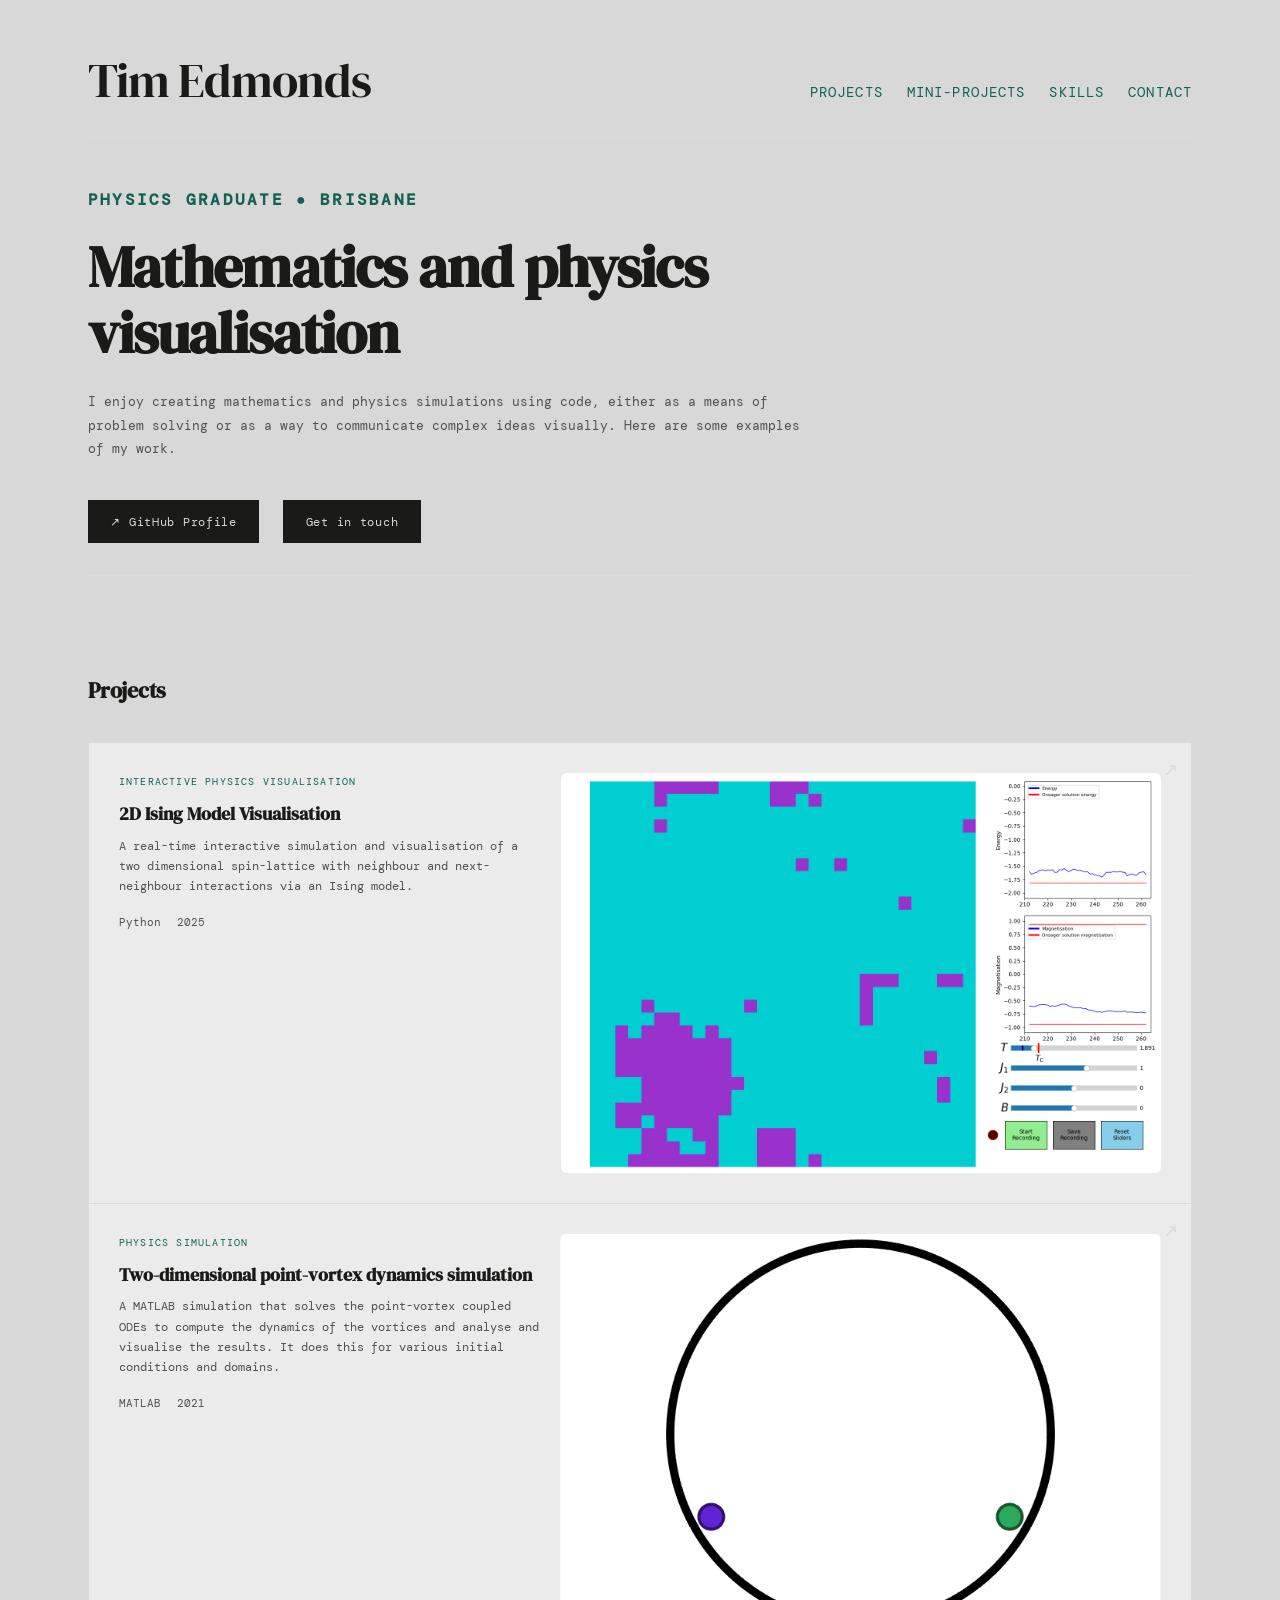
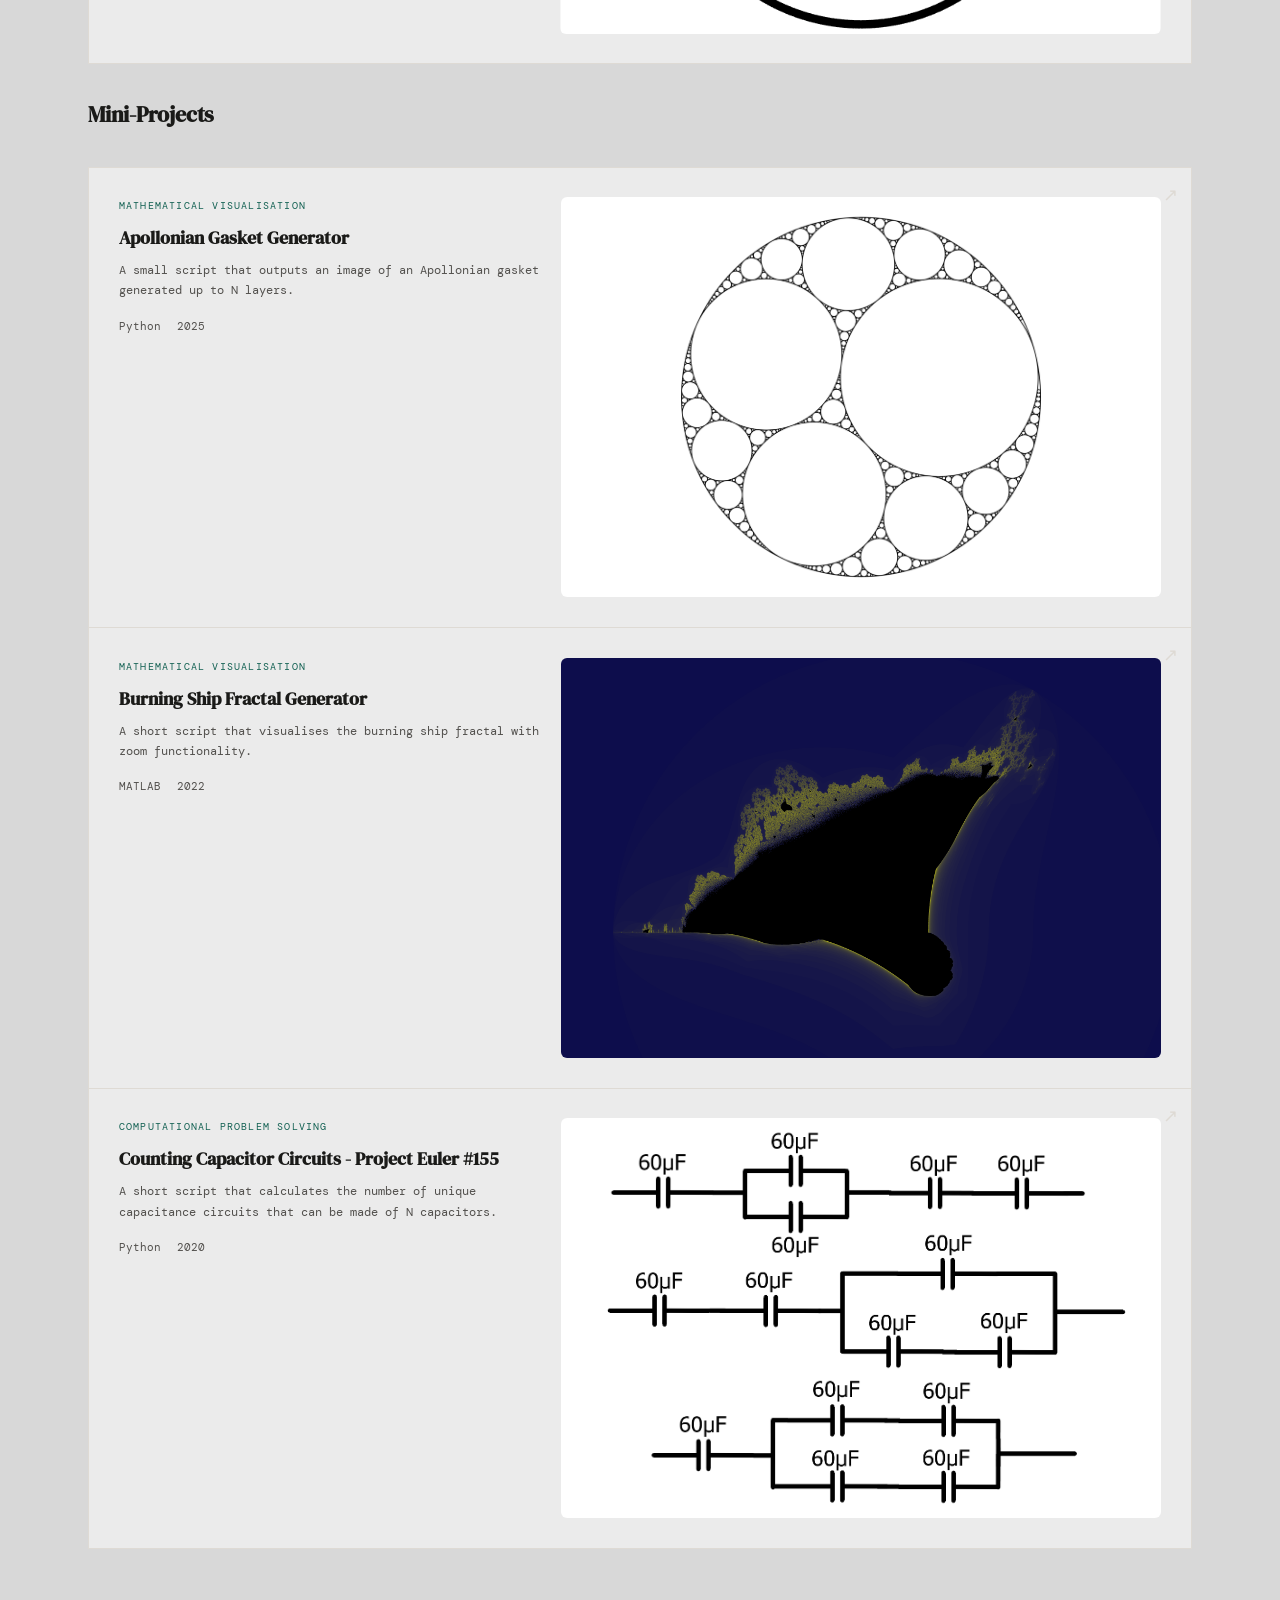
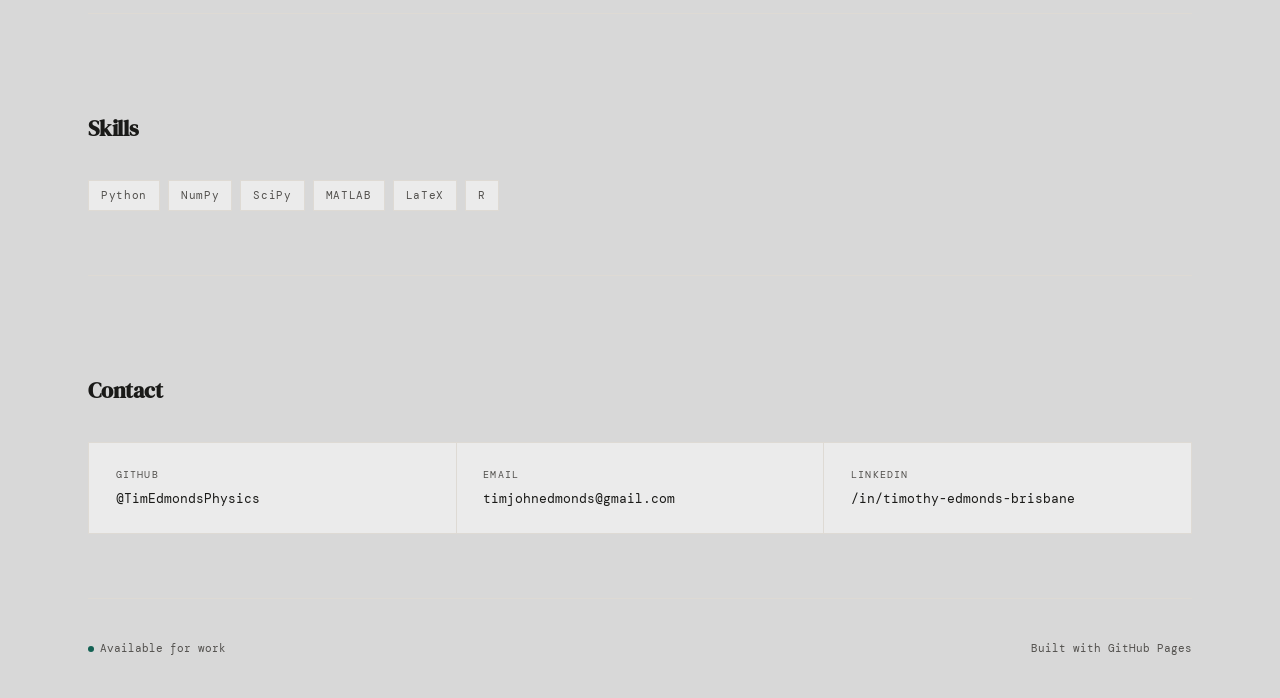
==== index.html @ 5a862fef "updates" ====
<!DOCTYPE html>
<html lang="en">
<head>
  <meta charset="UTF-8" />
  <meta name="viewport" content="width=device-width, initial-scale=1.0" />
  <title>Tim Edmonds - Portfolio</title>
  <link rel="preconnect" href="https://fonts.googleapis.com" />
  <link rel="preconnect" href="https://fonts.gstatic.com" crossorigin />
  <link href="https://fonts.googleapis.com/css2?family=DM+Serif+Display:ital@0;1&family=DM+Mono:wght@300;400&display=swap" rel="stylesheet" />
  <link rel="stylesheet" href="style.css" />
</head>
<body>

  <div class="container">

    <!-- Header -->
    <header>
      <div class="header-inner">
        <div class="site-name">Tim Edmonds</div>
        <nav>
          <a href="#projects">Projects</a>
          <a href="#projects">Mini-Projects</a>
          <a href="#skills">Skills</a>
          <a href="#contact">Contact</a>
        </nav>
      </div>
    </header>

    <!-- Hero -->
    <section class="hero" id="home">
      <p class="hero-label">Physics graduate ● Brisbane</p>
      <h1>Mathematics and physics visualisation</h1>
      <p>
        I enjoy creating mathematics and physics simulations using code,
        either as a means of problem solving or as a way to communicate complex ideas visually.
        Here are some examples of my work.
      </p>
      <div class="cta-row">
        <a href="https://github.com/TimEdmondsPhysics" class="btn" target="_blank">
          ↗ GitHub Profile
        </a>
        <a href="#contact" class="btn">Get in touch</a>
      </div>
    </section>

    <!-- Projects -->
    <section class="section" id="projects">
      <div class="section-header">
        <h2 class="section-title">Projects</h2>
      </div>

      <div class="projects-grid">

        <a href="https://timedmondsphysics.github.io/2DIsingModel.html" class="project-card" target="_blank">
          <div>
            <p class="project-tag">Interactive Physics Visualisation</p>
            <h3 class="project-name">2D Ising Model Visualisation</h3>
            <p class="project-desc">A real-time interactive simulation and visualisation of a two dimensional spin-lattice
              with neighbour and next-neighbour interactions via an Ising model.</p>
            <div class="project-meta">
              <span>Python</span>
              <span>2025</span>
            </div>
          </div>
          <div class="project-images">
            <img src="./media/ising_model/ising_model_1.png" alt="Ising model screenshot" />
          </div>
          <span class="project-arrow">↗</span>
        </a>

        <a href="https://timedmondsphysics.github.io/2DPointVortexModel.html" class="project-card" target="_blank">
          <div>
            <p class="project-tag">Physics Simulation</p>
            <h3 class="project-name">Two-dimensional point-vortex dynamics simulation</h3>
            <p class="project-desc">A MATLAB simulation that solves the point-vortex coupled ODEs to compute the dynamics of the
              vortices and analyse and visualise the results. It does this for various initial conditions and domains.
            </p>
            <div class="project-meta">
              <span>MATLAB</span>
              <span>2021</span>
            </div>
          </div>
          <div class="project-images">
            <img src="./media/point_vortex_model/animationExampleCircle.gif" alt="Two vortex solution" />
          </div>
          <span class="project-arrow">↗</span>
        </a>

      </div>

      <div class="section-header">
        <h2 class="section-title">Mini-Projects</h2>
      </div>
      <div class="projects-grid">

        <a href="https://timedmondsphysics.github.io/ApollonianGasket.html" class="project-card" target="_blank">
          <div>
            <p class="project-tag">Mathematical Visualisation</p>
            <h3 class="project-name">Apollonian Gasket Generator</h3>
            <p class="project-desc">A small script that outputs an image of an Apollonian gasket generated up to N layers.</p>
            <div class="project-meta">
              <span>Python</span>
              <span>2025</span>
            </div>
          </div>
          <div class="project-images">
            <img src="./media/apollonian_gasket/gasket_example.png" alt="Apollonian Gasket Example" />
          </div>
          <span class="project-arrow">↗</span>
        </a>

        <a href="https://timedmondsphysics.github.io/BurningShipFractal.html" class="project-card" target="_blank">
          <div>
            <p class="project-tag">Mathematical Visualisation</p>
            <h3 class="project-name">Burning Ship Fractal Generator</h3>
            <p class="project-desc">A short script that visualises the burning ship fractal with zoom functionality.</p>
            <div class="project-meta">
              <span>MATLAB</span>
              <span>2022</span>
            </div>
          </div>
          <div class="project-images">
            <img src="./media/burning_ship/ship_1.png" alt="Burning Ship Fractal" />
          </div>
          <span class="project-arrow">↗</span>
        </a>

        <a href="https://timedmondsphysics.github.io/ProjEuler_Capacitors.html" class="project-card" target="_blank">
          <div>
            <p class="project-tag">Computational Problem Solving</p>
            <h3 class="project-name">Counting Capacitor Circuits - Project Euler #155</h3>
            <p class="project-desc">A short script that calculates the number of unique capacitance circuits that can be made of N capacitors.</p>
            <div class="project-meta">
              <span>Python</span>
              <span>2020</span>
            </div>
          </div>
          <div class="project-images">
            <img src="./media/capacitor/capacitor_circuit.png" alt="Capacitor circuit" />
          </div>
          <span class="project-arrow">↗</span>
        </a>

      </div>
    </section>

    <!-- Skills -->
    <section class="section" id="skills">
      <div class="section-header">
        <h2 class="section-title">Skills</h2>
      </div>
      <div class="skills-list">
        <span class="skill-tag">Python</span>
        <span class="skill-tag">NumPy</span>
        <span class="skill-tag">SciPy</span>
        <span class="skill-tag">MATLAB</span>
        <span class="skill-tag">LaTeX</span>
        <span class="skill-tag">R</span>
      </div>
    </section>

    <!-- Contact -->
    <section class="section" id="contact">
      <div class="section-header">
        <h2 class="section-title">Contact</h2>
      </div>
      <div class="contact-grid">
        <a href="https://github.com/TimEdmondsPhysics" class="contact-item" target="_blank">
          <p class="contact-item-label">GitHub</p>
          <p class="contact-item-value">@TimEdmondsPhysics</p>
        </a>
        <a href="mailto:timjohnedmonds@gmail.com" class="contact-item">
          <p class="contact-item-label">Email</p>
          <p class="contact-item-value">timjohnedmonds@gmail.com</p>
        </a>
        <a href="https://www.linkedin.com/in/timothy-edmonds-brisbane/" class="contact-item" target="_blank">
          <p class="contact-item-label">LinkedIn</p>
          <p class="contact-item-value">/in/timothy-edmonds-brisbane</p>
        </a>
      </div>
    </section>

    <!-- Footer -->
    <footer>
      <p><span class="footer-dot"></span>Available for work</p>
      <p>Built with GitHub Pages</p>
    </footer>

  </div>

</body>
</html>
---- style.css ----
*, *::before, *::after { box-sizing: border-box; margin: 0; padding: 0; }

    :root {
      --bg:             #d8d8d8;
      --ink:            #1a1a18;
      --muted:          #52504d;
      --accent:         #136153;
      --line:           #dedad4;
      --card-bg-hover:  #ffffff;
      --card-bg:        #ebebeb;
      --target-area:      135000;
    }

    html { scroll-behavior: smooth; }

    body {
      background: var(--bg);
      color: var(--ink);
      font-family: 'DM Mono', monospace;
      font-size: 14px;
      line-height: 1.7;
      min-height: 100vh;
    }

    /* ── Layout ── */
    .container {
      /* Increased width for wider layouts */
      max-width: 1200px;
      margin: 0 auto;
      padding: 0 3rem;
    }

    /* ── Header ── */
    header {
      padding: 3.5rem 0 2rem;
      border-bottom: 1px solid var(--line);
      animation: fadeUp 0.6s ease both;
    }

    .header-inner {
      display: flex;
      align-items: baseline;
      justify-content: space-between;
      flex-wrap: wrap;
      gap: 1rem;
    }

    .site-name {
      font-family: 'DM Serif Display', serif;
      font-size: clamp(2rem, 6vw, 3rem);
      letter-spacing: -0.02em;
      line-height: 1;
    }

    .site-name span {
      color: var(--accent);
    }

    nav {
      display: flex;
      gap: 1.5rem;
    }

    nav a {
      color: var(--accent);
      text-decoration: none;
      font-size: 14px;
      letter-spacing: 0.08em;
      text-transform: uppercase;
      transition: color 0.2s;
    }

    nav a:hover { color: var(--ink); }

    /* ── Hero ── */
    .hero {
      padding: 3rem 0 2rem;   /* reduce from 5rem 0 4rem */
      animation: fadeUp 0.7s 0.1s ease both;
    }

    .hero p.hero-label {
      font-size: 16px;
      letter-spacing: 0.14em;
      text-transform: uppercase;
      color: var(--accent);
      margin-bottom: 1.2rem;
      font-weight: bold;
    }

    .hero p {
      color: var(--muted);
      max-width: 720px;
      font-size: 13px;
      line-height: 1.8;
    }

    .hero h1 {
      font-family: 'DM Serif Display', serif;
      font-size: clamp(2rem, 7vw, 3.6rem);
      line-height: 1.15;
      letter-spacing: -0.02em;
      max-width: 920px;
      margin-bottom: 1.5rem;
    }

    .hero h1 em {
      font-style: italic;
      color: var(--muted);
    }

    .cta-row {
      margin-top: 2.5rem;
      display: flex;
      align-items: center;
      gap: 1.5rem;
      flex-wrap: wrap;
    }

    .btn {
      display: inline-flex;
      align-items: center;
      gap: 0.5rem;
      background: var(--ink);
      color: var(--bg);
      text-decoration: none;
      padding: 0.7rem 1.4rem;
      font-family: 'DM Mono', monospace;
      font-size: 12px;
      letter-spacing: 0.06em;
      transition: background 0.2s, transform 0.15s;
    }

    .btn:hover { background: var(--accent); transform: translateY(-1px); }

    /* ── Section ── */
    .section {
      padding: 4rem 0;
      border-top: 1px solid var(--line);
    }

    .section-header {
      display: flex;
      align-items: baseline;
      gap: 1rem;
      margin: 2rem 0;
    }

    .section-title {
      font-family: 'DM Serif Display', serif;
      font-size: 1.4rem;
      letter-spacing: -0.01em;
    }

    .section-count {
      font-size: 11px;
      color: var(--muted);
      letter-spacing: 0.08em;
    }

    /* ── Projects ── */
    .projects-grid {
      display: grid;
      gap: 1px;
      background: var(--line);
      border: 1px solid var(--line);
    }

    .projects-grid + .projects-grid {
      margin-top: 2rem;
    }

    .project-card {
      background: var(--card-bg);
      padding: 1.8rem;
      display: flex;
      flex-direction: row;
      align-items: start;
      gap: 1rem;
      transition: background 0.2s, border-color 0.15s;
      text-decoration: none;
      color: inherit;
      border: 1px solid transparent;
      position: relative;
    }

    .project-card > div:first-child {
      flex: 1;
    }

    .project-images {
      display: flex;
      flex-direction: row;
      gap: 0.5rem;
      flex-shrink: 0;
    }

    .project-images img,
    .project-images video {
      max-width: 100%;
      height: 400px;
      width: auto;
      object-fit: contain;
      border-radius: 6px;
    }

    .project-card:hover {
      background: var(--card-bg-hover);
      border-color: var(--accent);
      color: var(--ink);
    }

    .project-card:hover .project-arrow { transform: translate(3px, -3px); color: var(--accent); }

    .project-tag {
      font-size: 10px;
      letter-spacing: 0.12em;
      text-transform: uppercase;
      color: var(--accent);
      margin-bottom: 0.5rem;
    }

    .project-name {
      font-family: 'DM Serif Display', serif;
      font-size: 1.15rem;
      margin-bottom: 0.4rem;
    }

    .project-desc {
      font-size: 12px;
      color: var(--muted);
      line-height: 1.7;
    }

    .project-meta {
      margin-top: 1rem;
      display: flex;
      gap: 1rem;
      font-size: 11px;
      color: var(--muted);
    }

    .project-arrow {
      font-size: 1.1rem;
      color: var(--line);
      transition: transform 0.2s, color 0.2s;
      position: absolute;
      top: 0.75rem;
      right: 0.75rem;
    }

    /* ── Description Pages ── */
    
    .description-content {
      display: flex;
      flex-direction: row;
      gap: 2rem;              /* increase gap between text and image from 1rem */
      align-items: center;
    }

    .description-content + .description-content {
      margin-top: 2rem;
    }

    /* ── Skills ── */
    .skills-list {
      display: flex;
      flex-wrap: wrap;
      gap: 0.5rem;
    }

    .skill-tag {
      border: 1px solid var(--line);
      padding: 0.3rem 0.75rem;
      font-size: 11px;
      letter-spacing: 0.06em;
      color: var(--muted);
      background: var(--card-bg);
    }

    /* ── Contact ── */
    .contact-grid {
      display: grid;
      grid-template-columns: repeat(auto-fit, minmax(180px, 1fr));
      gap: 1px;
      background: var(--line);
      border: 1px solid var(--line);
    }

    .contact-item {
      background: var(--card-bg);
      padding: 1.4rem 1.6rem;
      text-decoration: none;
      color: inherit;
      border: 1px solid transparent;
      transition: background 0.2s, border-color 0.15s;
    }

    .contact-item:hover {
      background: var(--card-bg-hover);
      border-color: var(--accent);
    }

    .contact-item-label {
      font-size: 10px;
      letter-spacing: 0.12em;
      text-transform: uppercase;
      color: var(--muted);
      margin-bottom: 0.3rem;
    }

    .contact-item-value {
      font-size: 13px;
      color: var(--ink);
    }

    /* ── Gallery ── */
    .gallery-grid {
      display: grid;
      grid-template-columns: repeat(2, 1fr);  /* fixed 2 columns */
      gap: 1.5rem;
      margin: 0 auto;          /* centres the grid within the section */
    }

    .gallery-item {
      display: flex;
      flex-direction: column;
      gap: 0.2rem;
    }

    .gallery-item img,
    .gallery-item video {
      width: 100%;
      height: auto;
      max-height: 1000px;   /* optional: prevents very tall portrait images */
      object-fit: contain; /* use contain instead of cover to avoid cropping */
      border-radius: 6px;
      display: block;
    }

    .gallery-item figcaption {
      font-size: 11px;
      color: var(--muted);
      letter-spacing: 0.04em;
      line-height: 1.5;
      padding: 0 0.25rem;
      text-align: center;
    }

    /* ── Repo Link ── */
    .repo-link {
      display: flex;
      width: 100%;                         /* fills the container */
      align-items: center;
      justify-content: space-between;
      gap: 1rem;
      padding: 1.4rem 1.6rem;
      background: var(--card-bg);
      border: 1px solid var(--line);
      text-decoration: none;
      color: inherit;
      transition: background 0.2s, border-color 0.15s;
    }

    .repo-link:hover {
      background: var(--card-bg-hover);
      border-color: var(--accent);
    }

    .repo-link-title {
      font-family: 'DM Mono', monospace;
      font-size: 13px;
      color: var(--ink);
      margin-bottom: 0.3rem;
    }

    .repo-link-desc {
      font-size: 11px;
      color: var(--muted);
      line-height: 1.6;
    }

    .repo-link-arrow {
      font-size: 1.2rem;
      color: var(--muted);
      flex-shrink: 0;
      transition: transform 0.2s, color 0.2s;
    }

    .repo-link:hover .repo-link-arrow {
      transform: translate(3px, -3px);
      color: var(--accent);
    }

    /* ── Footer ── */
    footer {
      padding: 2.5rem 0;
      border-top: 1px solid var(--line);
      display: flex;
      justify-content: space-between;
      align-items: center;
      flex-wrap: wrap;
      gap: 1rem;
    }

    footer p { font-size: 11px; color: var(--muted); }

    .footer-dot {
      width: 6px; height: 6px;
      border-radius: 50%;
      background: var(--accent);
      display: inline-block;
      margin-right: 0.4rem;
      animation: pulse 2s infinite;
    }

    /* ── Animations ── */
    @keyframes fadeUp {
      from { opacity: 0; transform: translateY(18px); }
      to   { opacity: 1; transform: translateY(0); }
    }

    @keyframes pulse {
      0%, 100% { opacity: 1; }
      50%       { opacity: 0.3; }
    }

    .section { animation: fadeUp 0.6s ease both; }
    .section:nth-of-type(1) { animation-delay: 0.2s; }
    .section:nth-of-type(2) { animation-delay: 0.3s; }
    .section:nth-of-type(3) { animation-delay: 0.4s; }

    @media (max-width: 520px) {
      .header-inner { flex-direction: column; }
      .project-card { grid-template-columns: 1fr; }
      .project-arrow { display: none; }
    }
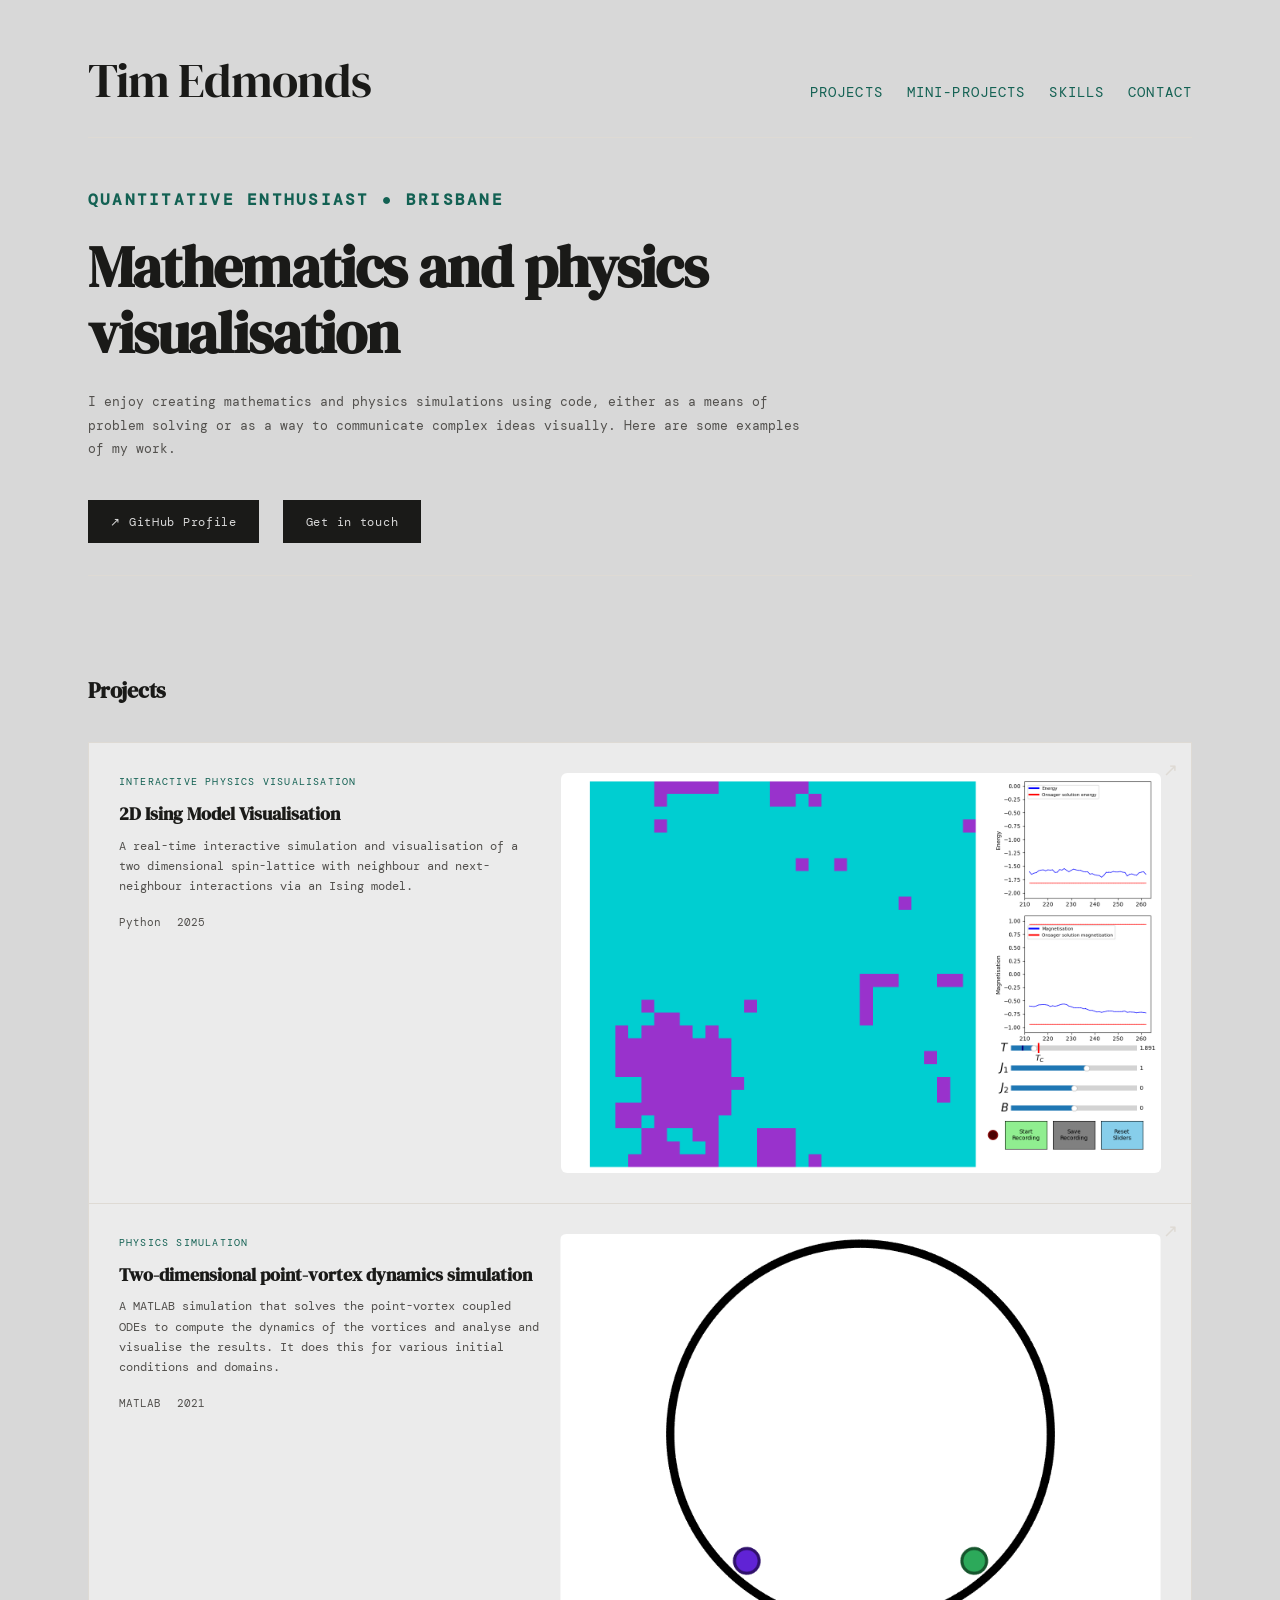
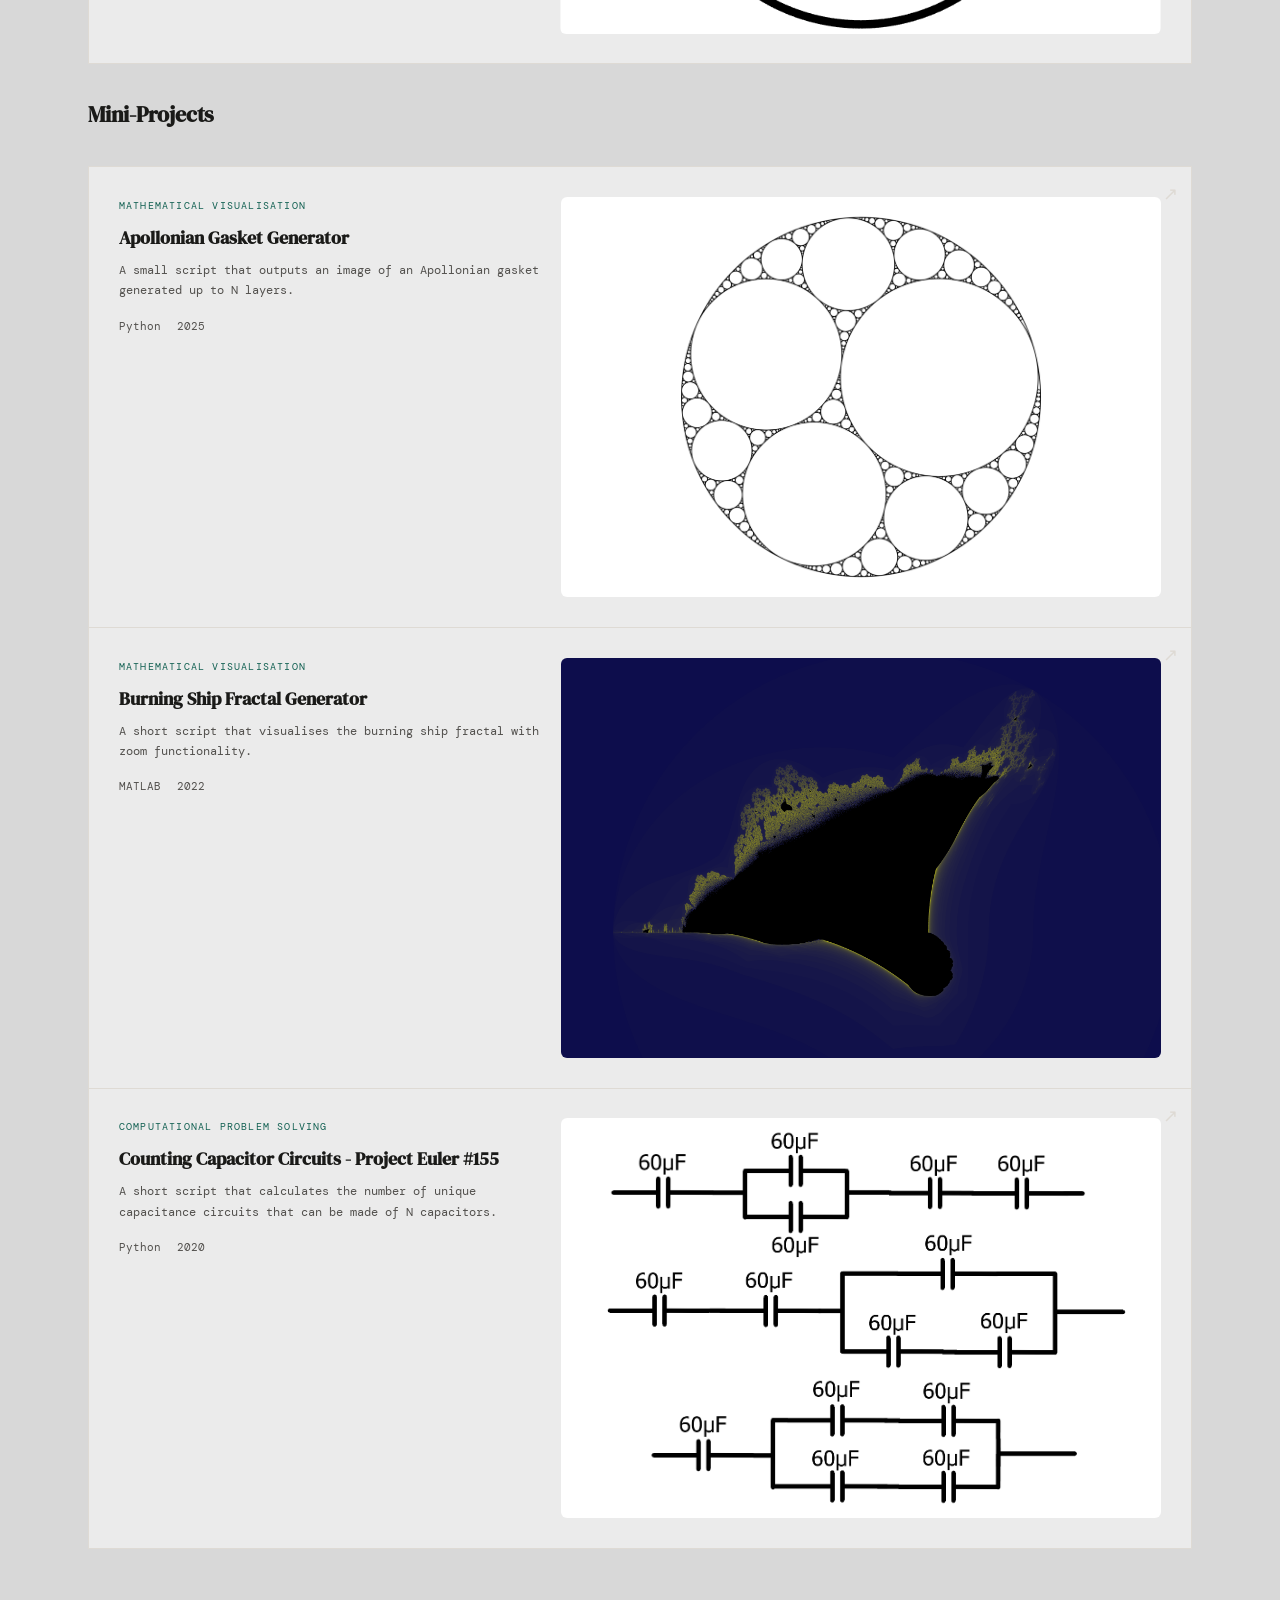
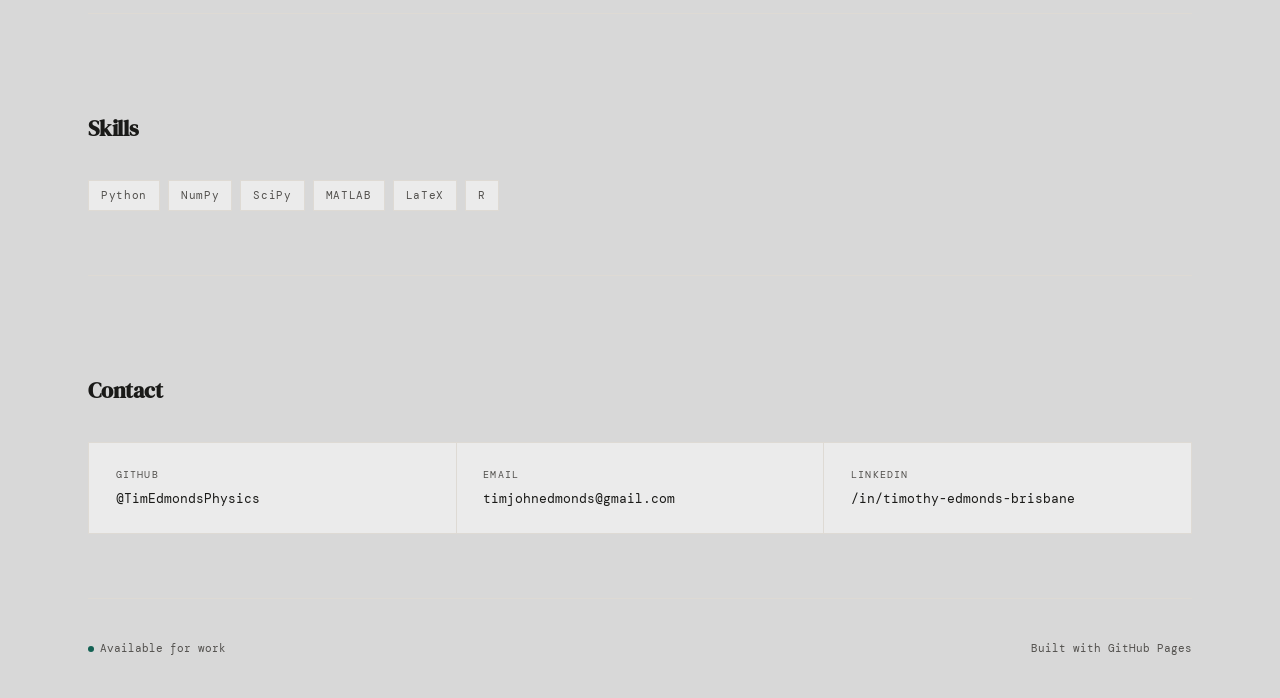
==== commit 19c2806e: "updates" ====
--- a/index.html
+++ b/index.html
@@ -28,7 +28,7 @@
 
     <!-- Hero -->
     <section class="hero" id="home">
-      <p class="hero-label">Physics graduate ● Brisbane</p>
+      <p class="hero-label">Quantitative Enthusiast ● Brisbane</p>
       <h1>Mathematics and physics visualisation</h1>
       <p>
         I enjoy creating mathematics and physics simulations using code,
--- a/style.css
+++ b/style.css
@@ -198,7 +198,8 @@
     .project-images img,
     .project-images video {
       max-width: 100%;
-      height: 400px;
+      height: auto;        /* let height follow width on small screens */
+      max-height: 400px;   /* keep the desktop cap */
       width: auto;
       object-fit: contain;
       border-radius: 6px;
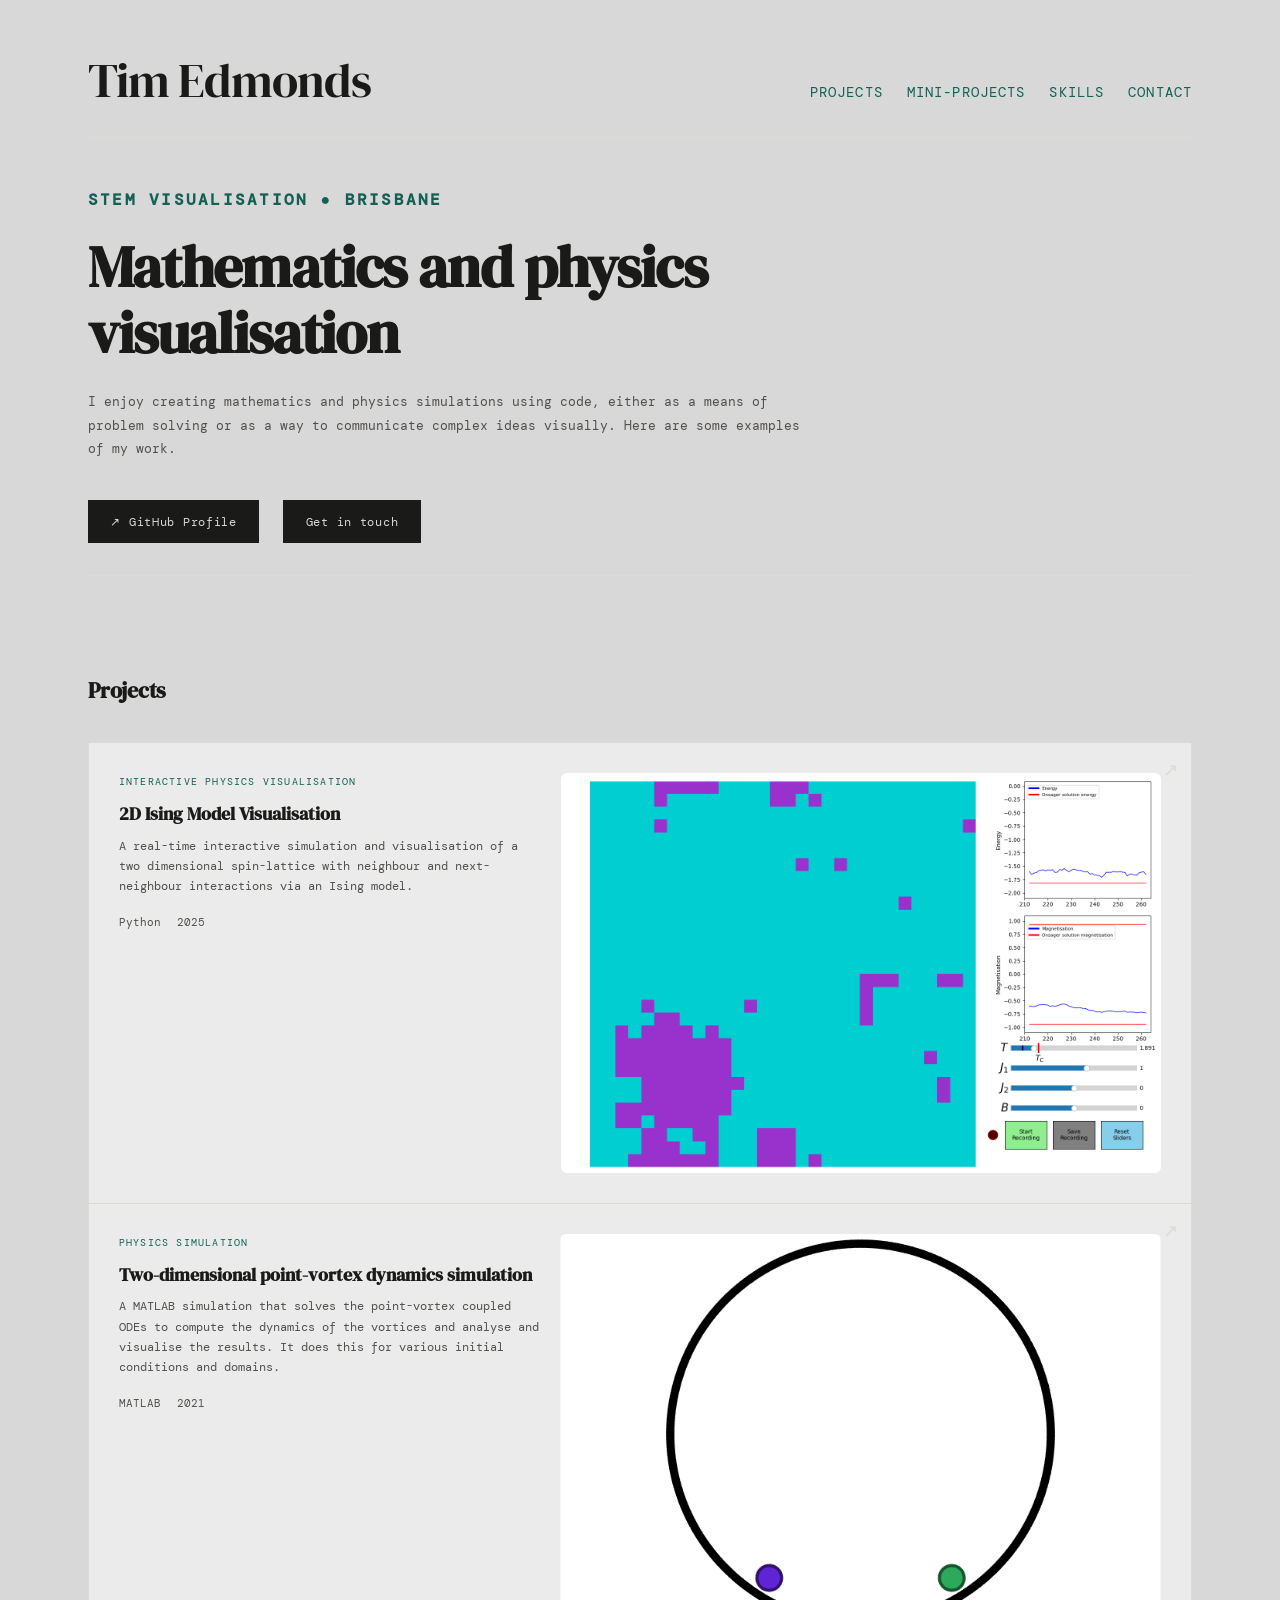
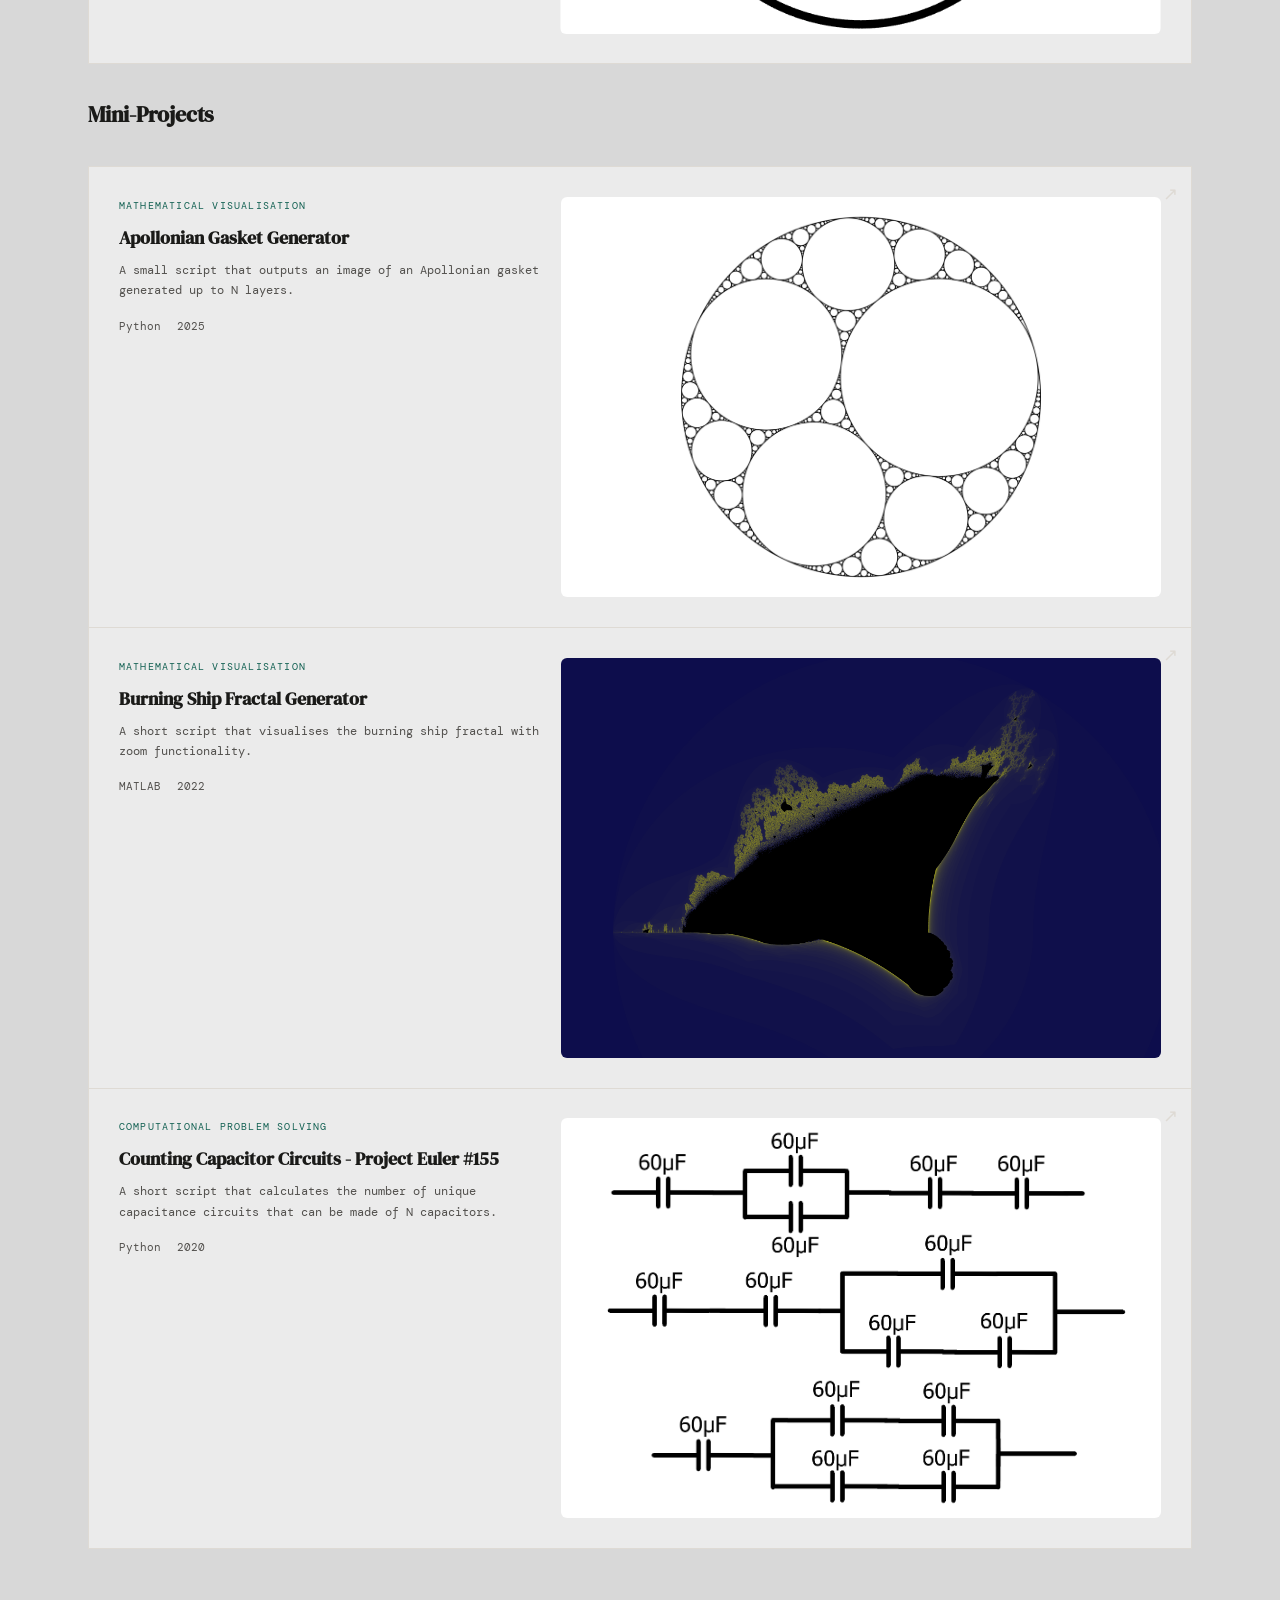
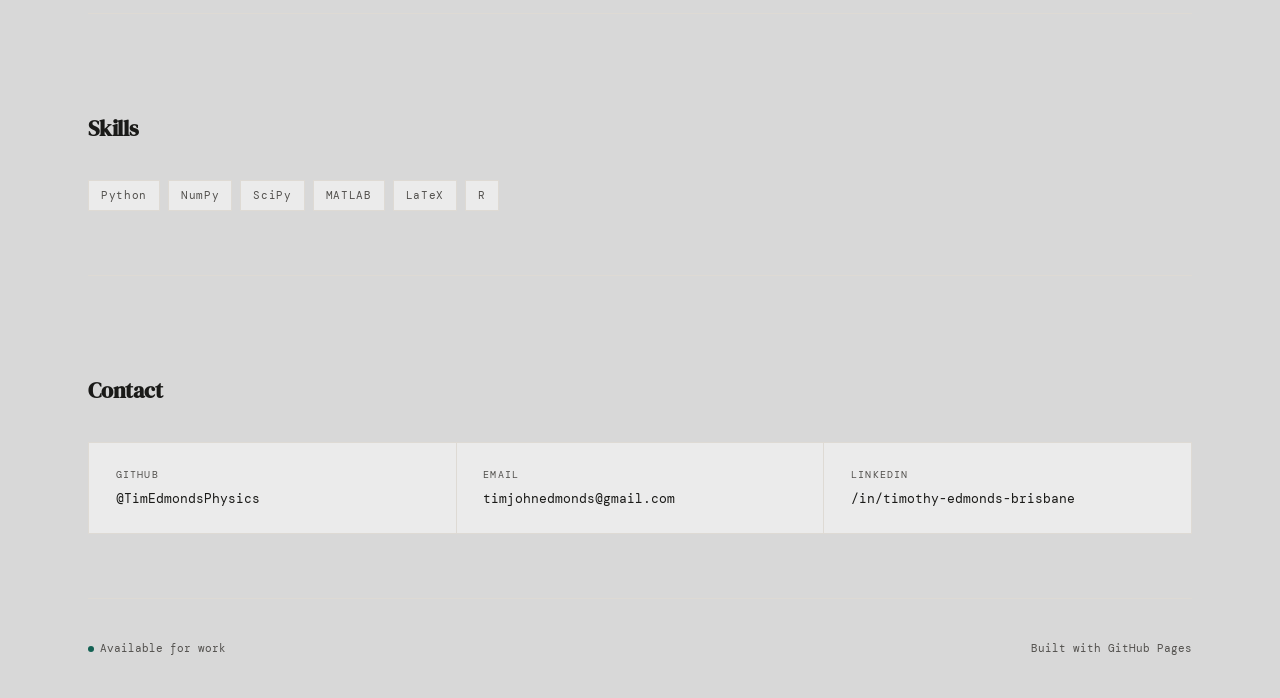
==== commit ad92e431: "updates" ====
--- a/index.html
+++ b/index.html
@@ -28,7 +28,7 @@
 
     <!-- Hero -->
     <section class="hero" id="home">
-      <p class="hero-label">Quantitative Enthusiast ● Brisbane</p>
+      <p class="hero-label">STEM Visualisation ● Brisbane</p>
       <h1>Mathematics and physics visualisation</h1>
       <p>
         I enjoy creating mathematics and physics simulations using code,
--- a/style.css
+++ b/style.css
@@ -192,7 +192,9 @@
       display: flex;
       flex-direction: row;
       gap: 0.5rem;
-      flex-shrink: 0;
+      flex-shrink: 1;    /* allow it to shrink */
+      min-width: 0;      /* prevents flex overflow */
+      max-width: 100%;   /* hard cap */
     }
 
     .project-images img,
@@ -433,6 +435,6 @@
 
     @media (max-width: 520px) {
       .header-inner { flex-direction: column; }
-      .project-card { grid-template-columns: 1fr; }
+      .project-card { flex-direction: column; }
       .project-arrow { display: none; }
     }
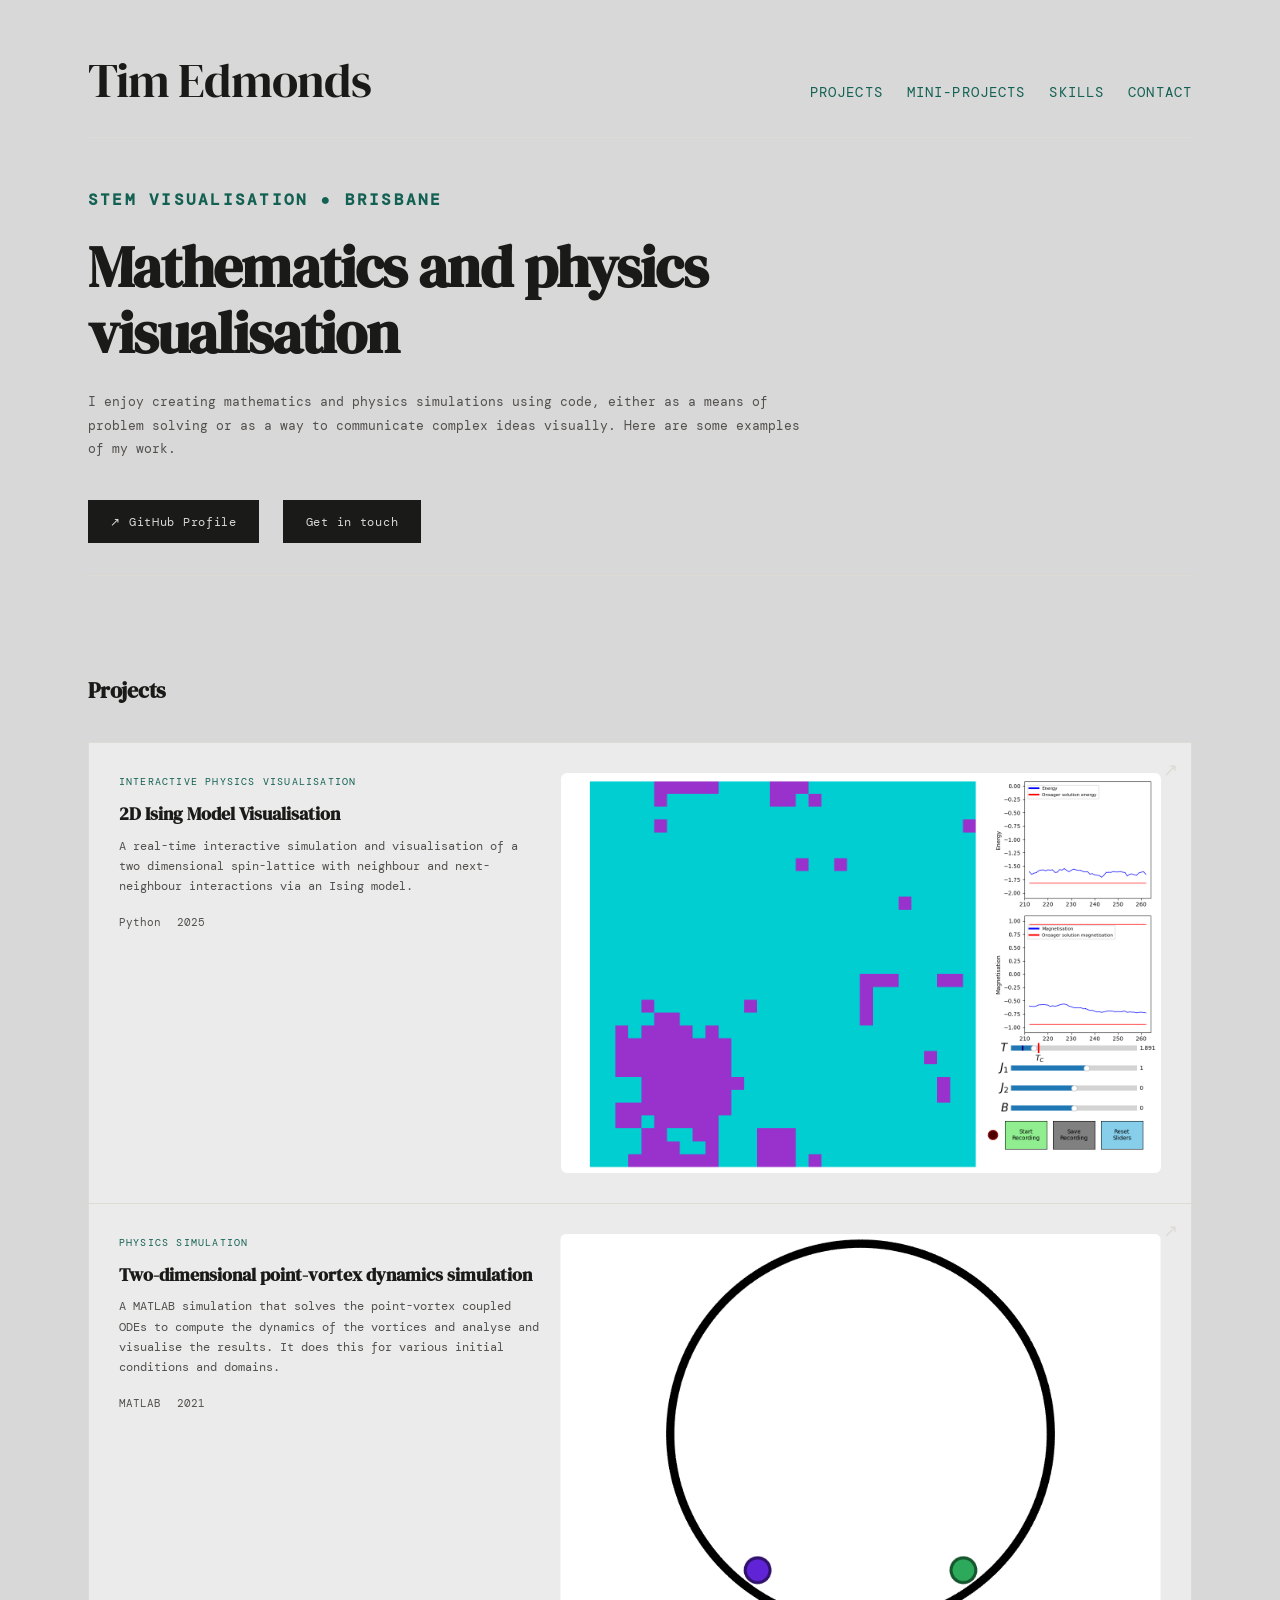
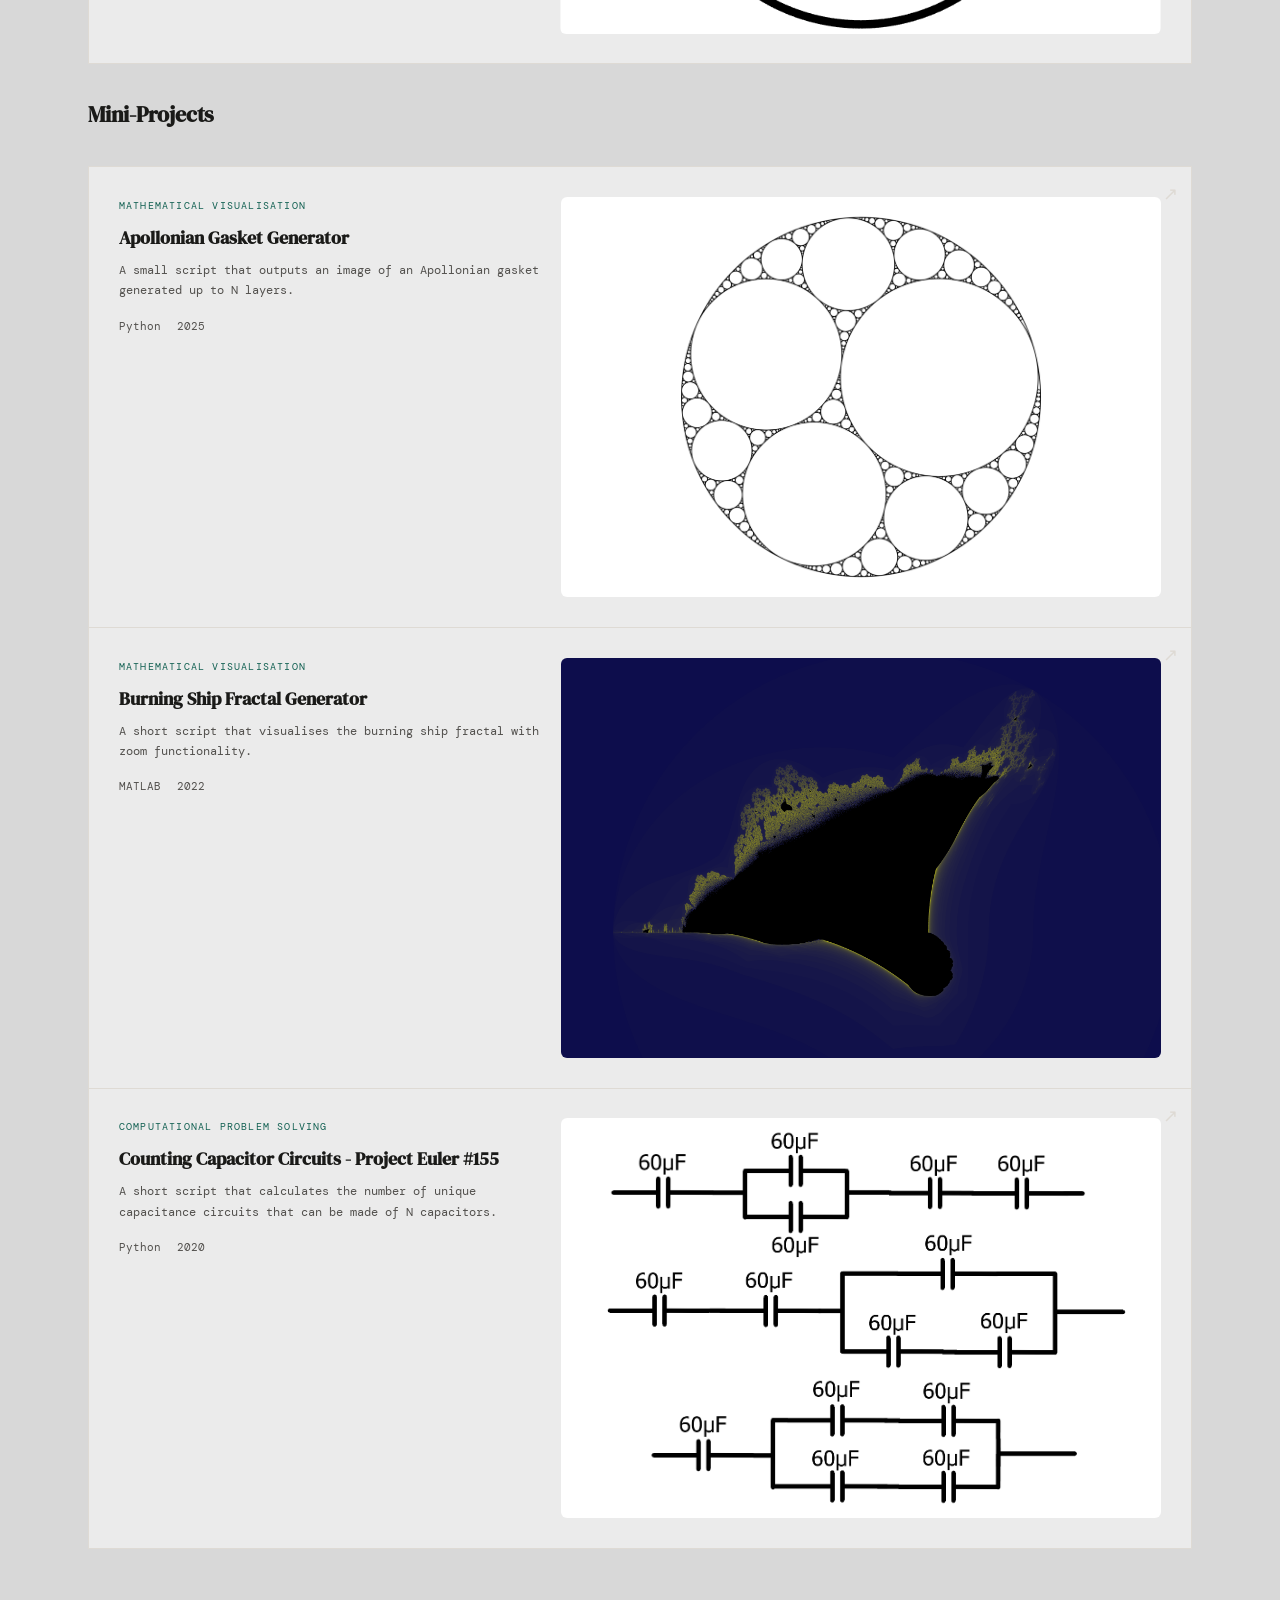
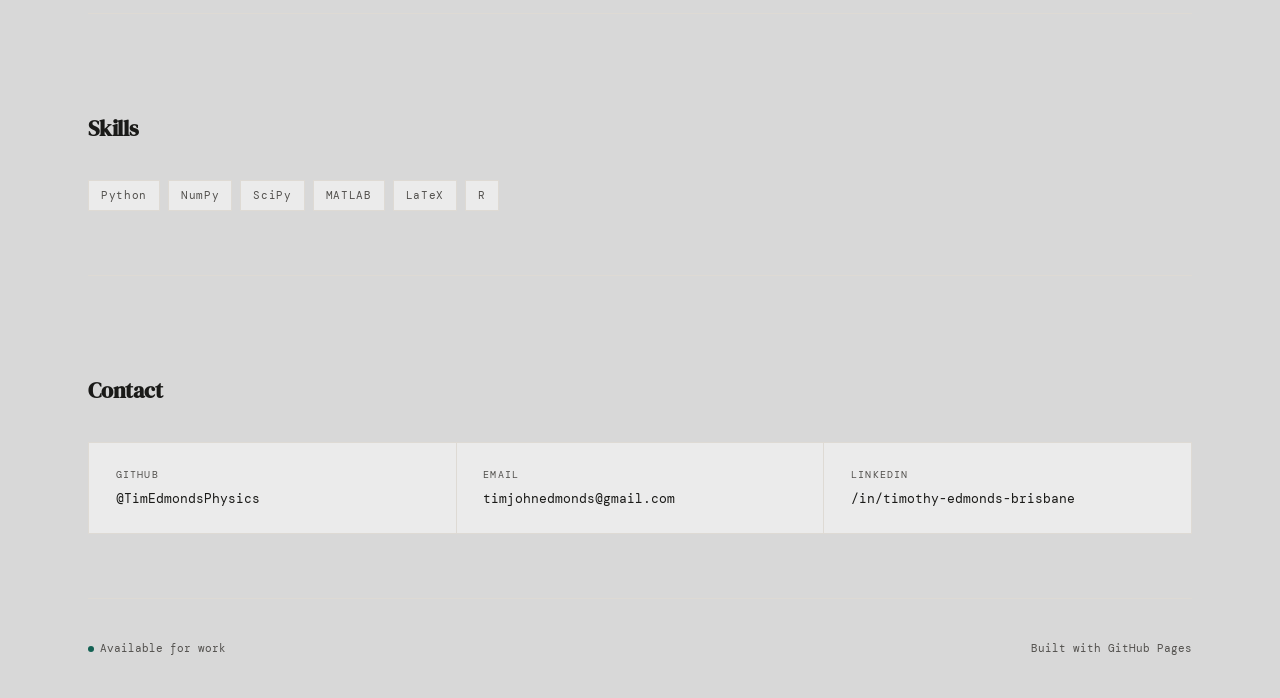
==== commit b304db0b: "updates" ====
--- a/index.html
+++ b/index.html
@@ -19,7 +19,7 @@
         <div class="site-name">Tim Edmonds</div>
         <nav>
           <a href="#projects">Projects</a>
-          <a href="#projects">Mini-Projects</a>
+          <a href="#miniprojects">Mini-Projects</a>
           <a href="#skills">Skills</a>
           <a href="#contact">Contact</a>
         </nav>
@@ -44,8 +44,8 @@
     </section>
 
     <!-- Projects -->
-    <section class="section" id="projects">
-      <div class="section-header">
+    <section class="section" >
+      <div class="section-header" id="projects">
         <h2 class="section-title">Projects</h2>
       </div>
 
@@ -89,7 +89,7 @@
       </div>
 
       <div class="section-header">
-        <h2 class="section-title">Mini-Projects</h2>
+        <h2 class="section-title" id="miniprojects">Mini-Projects</h2>
       </div>
       <div class="projects-grid">
 
--- a/style.css
+++ b/style.css
@@ -199,6 +199,7 @@
 
     .project-images img,
     .project-images video {
+      display: flex;
       max-width: 100%;
       height: auto;        /* let height follow width on small screens */
       max-height: 400px;   /* keep the desktop cap */
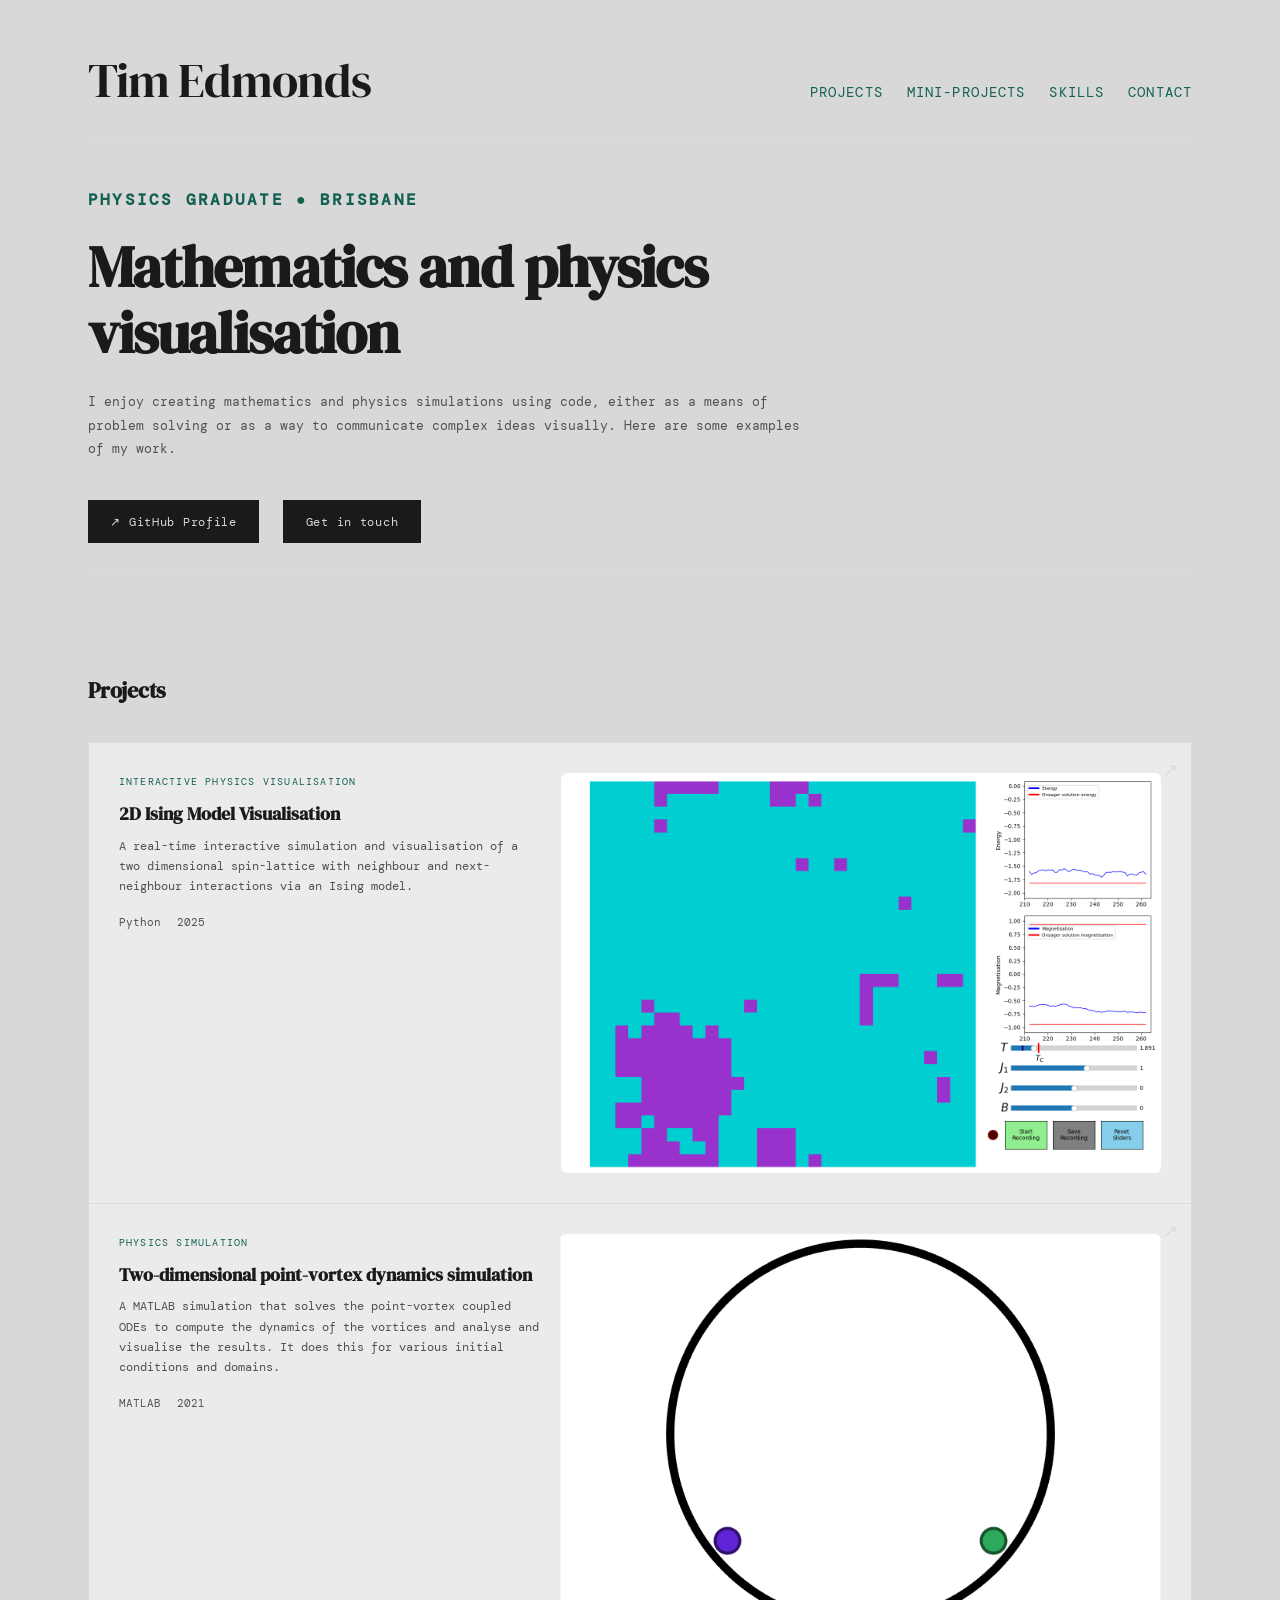
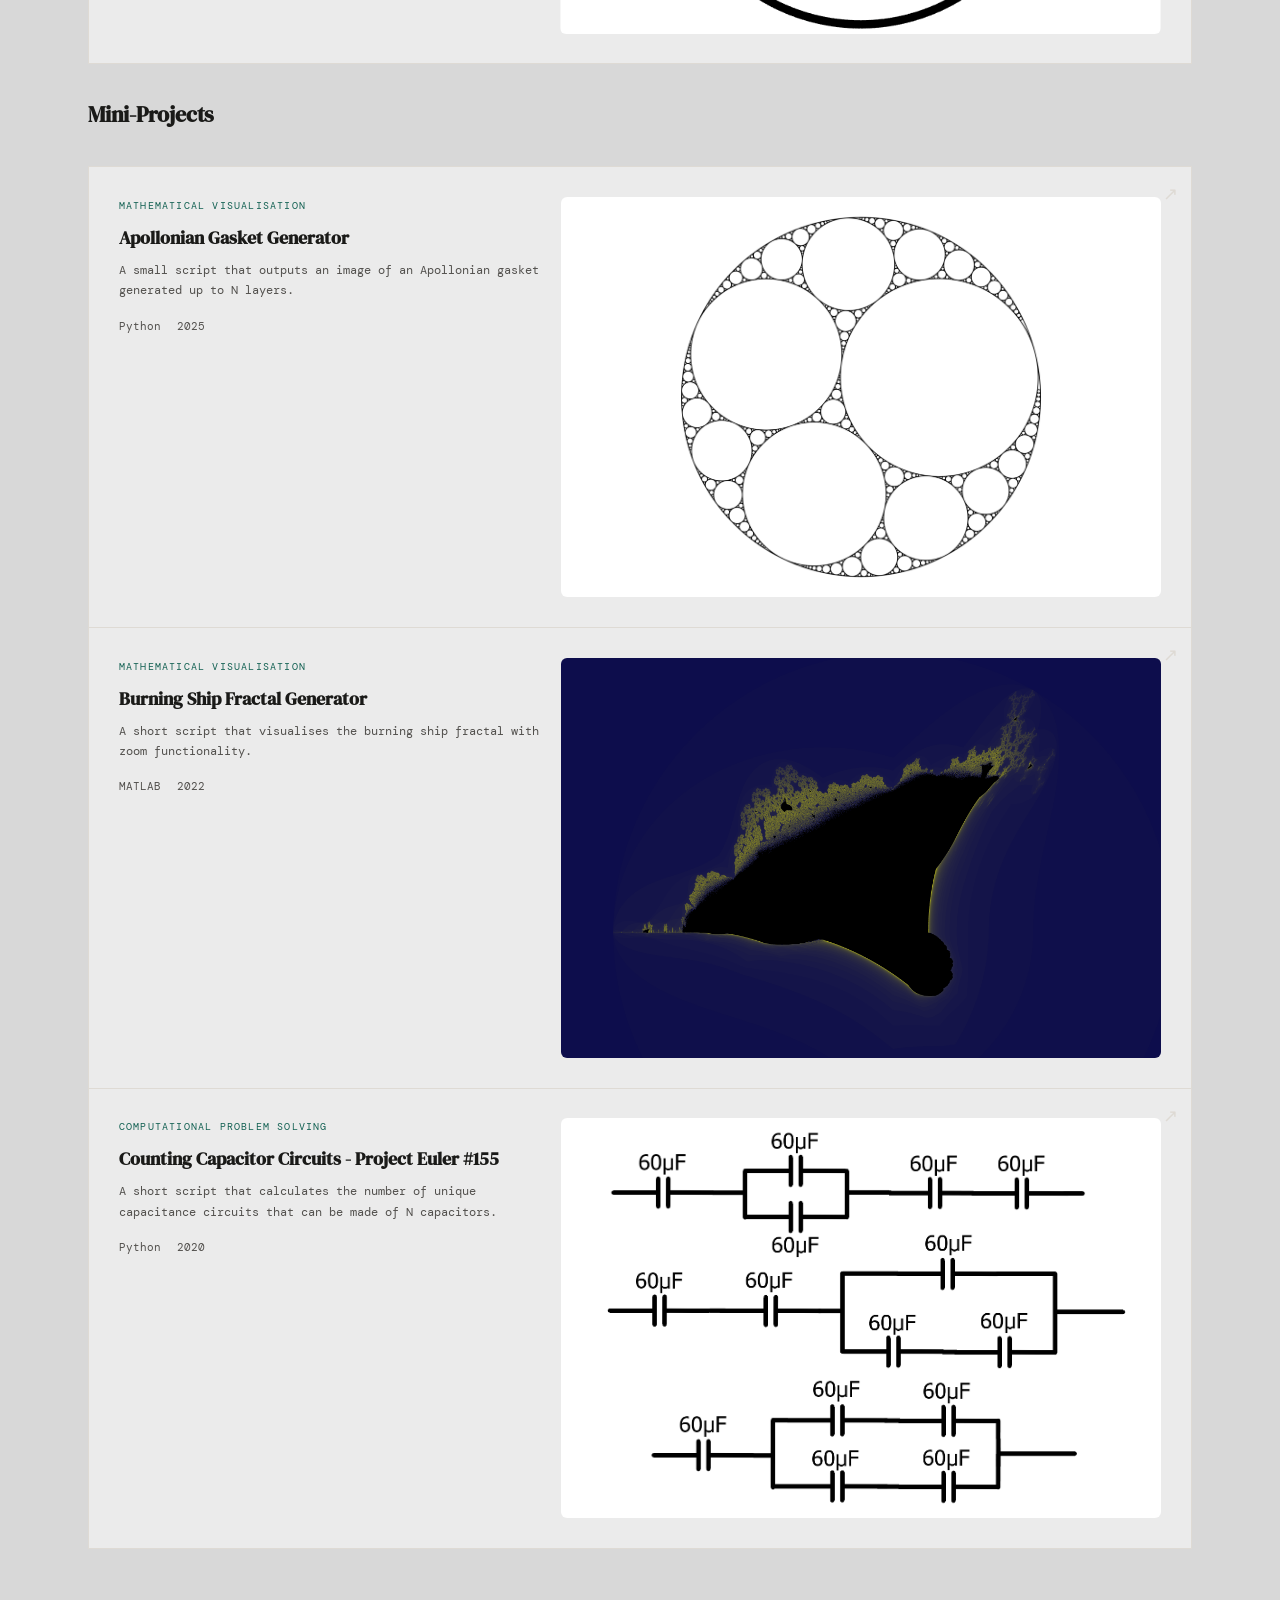
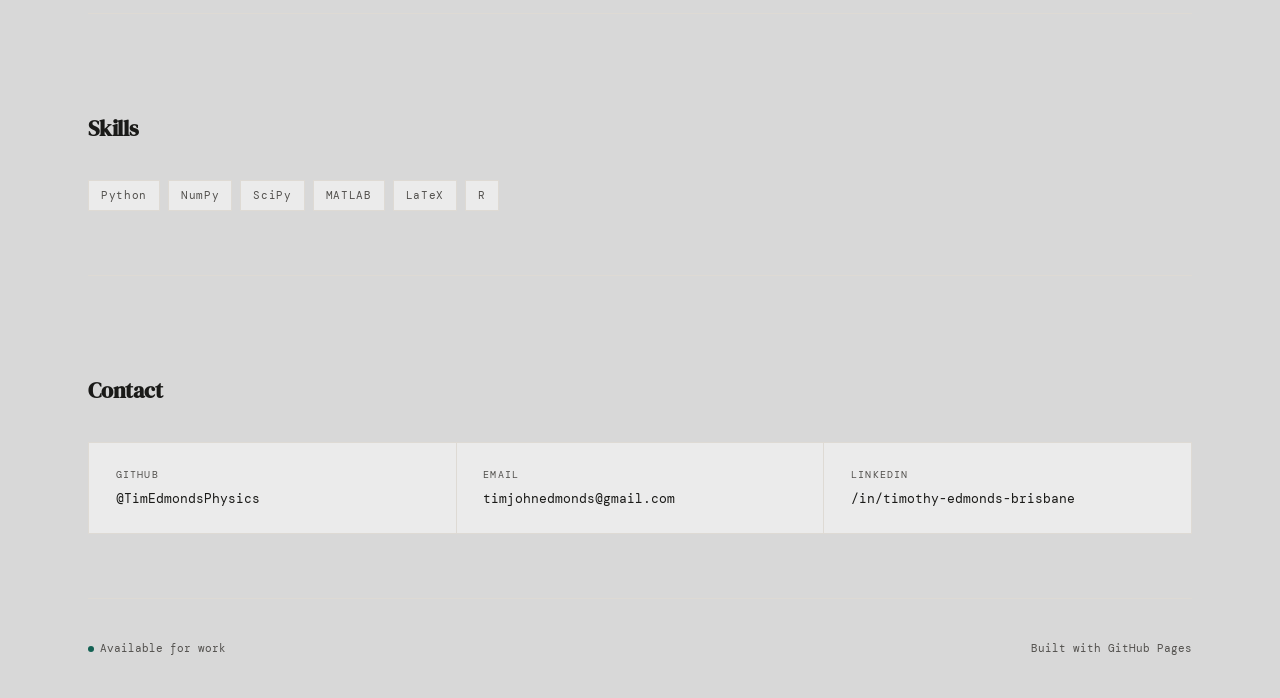
==== commit a47590b8: "updates" ====
--- a/index.html
+++ b/index.html
@@ -28,7 +28,7 @@
 
     <!-- Hero -->
     <section class="hero" id="home">
-      <p class="hero-label">STEM Visualisation ● Brisbane</p>
+      <p class="hero-label">Physics Graduate ● Brisbane</p>
       <h1>Mathematics and physics visualisation</h1>
       <p>
         I enjoy creating mathematics and physics simulations using code,
--- a/style.css
+++ b/style.css
@@ -260,6 +260,17 @@
       flex-direction: row;
       gap: 2rem;              /* increase gap between text and image from 1rem */
       align-items: center;
+      flex-wrap: wrap;        /* ← add this */
+    }
+
+    .description-content .project-images {
+      flex: 1 1 300px;        /* grow, shrink, but never below 300px */
+      min-width: 280px;
+    }
+
+    .description-content .project-images video {
+      width: 100%;
+      height: auto;
     }
 
     .description-content + .description-content {
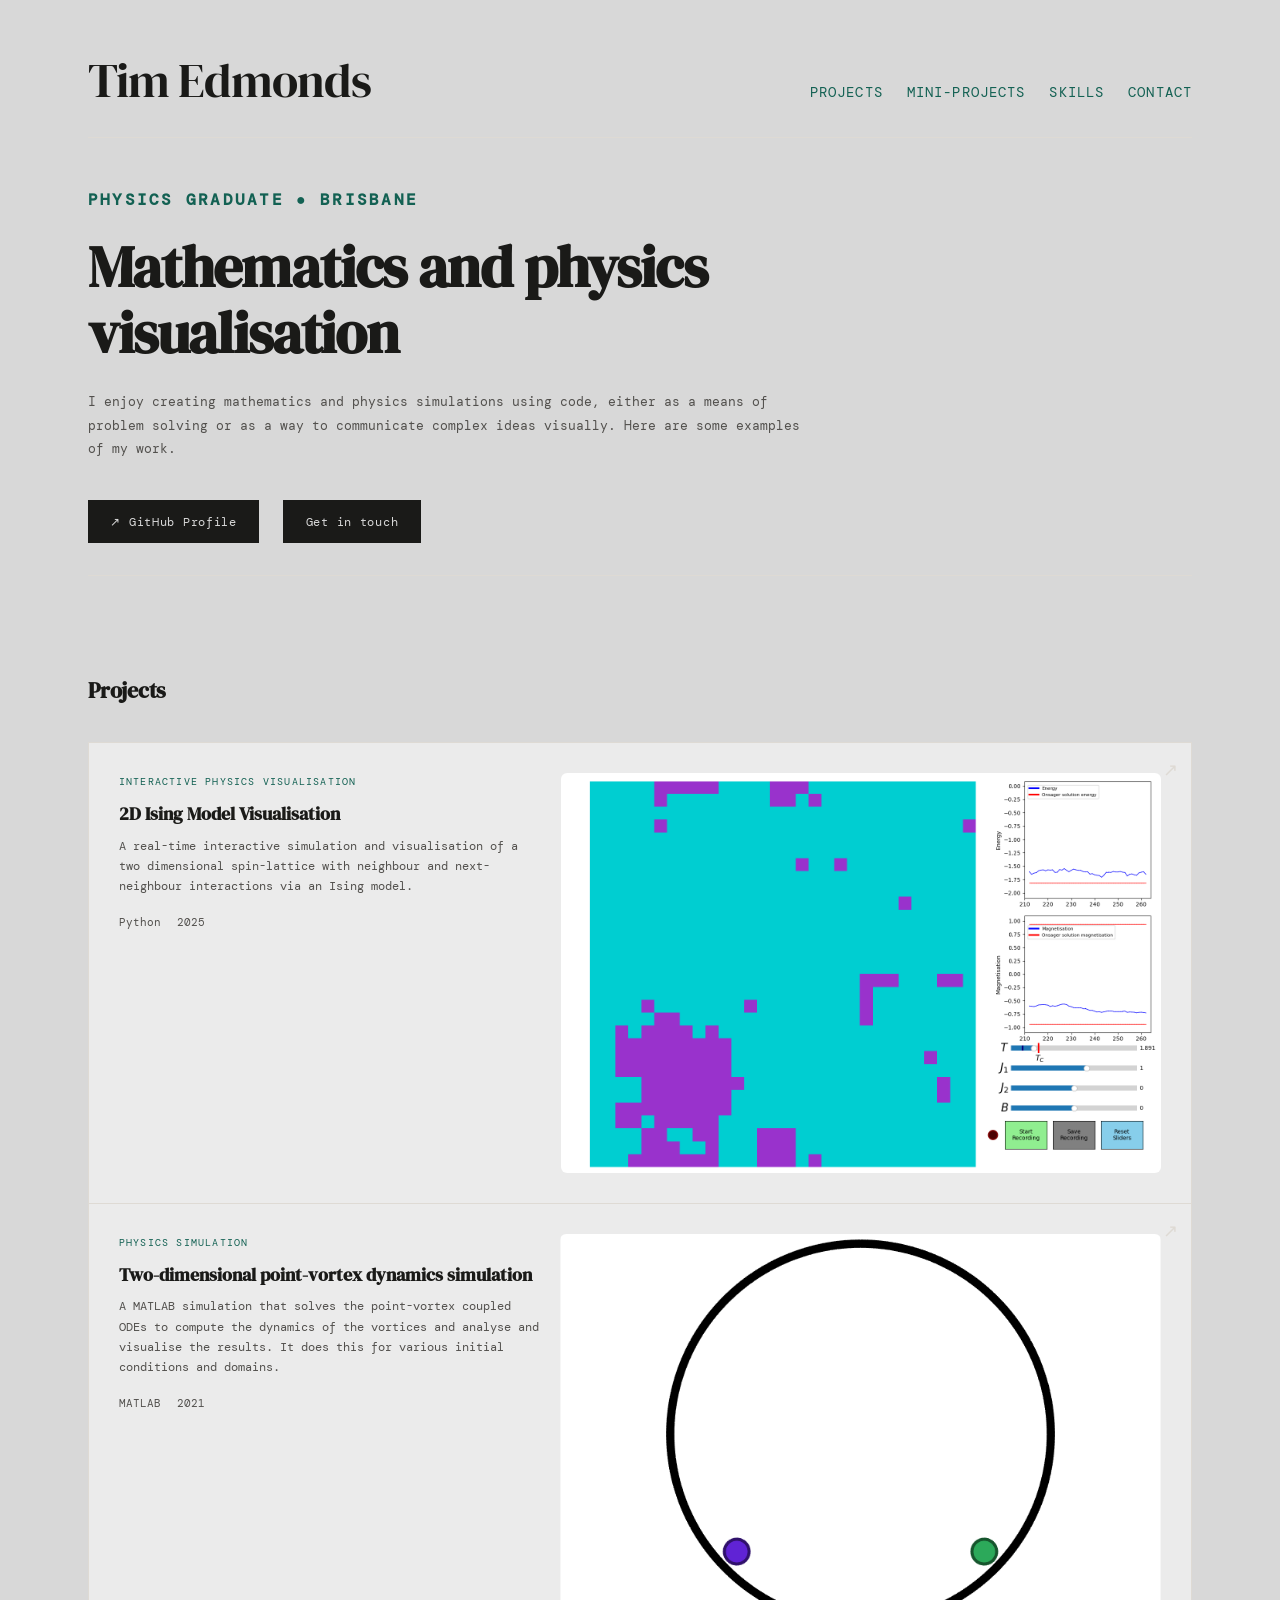
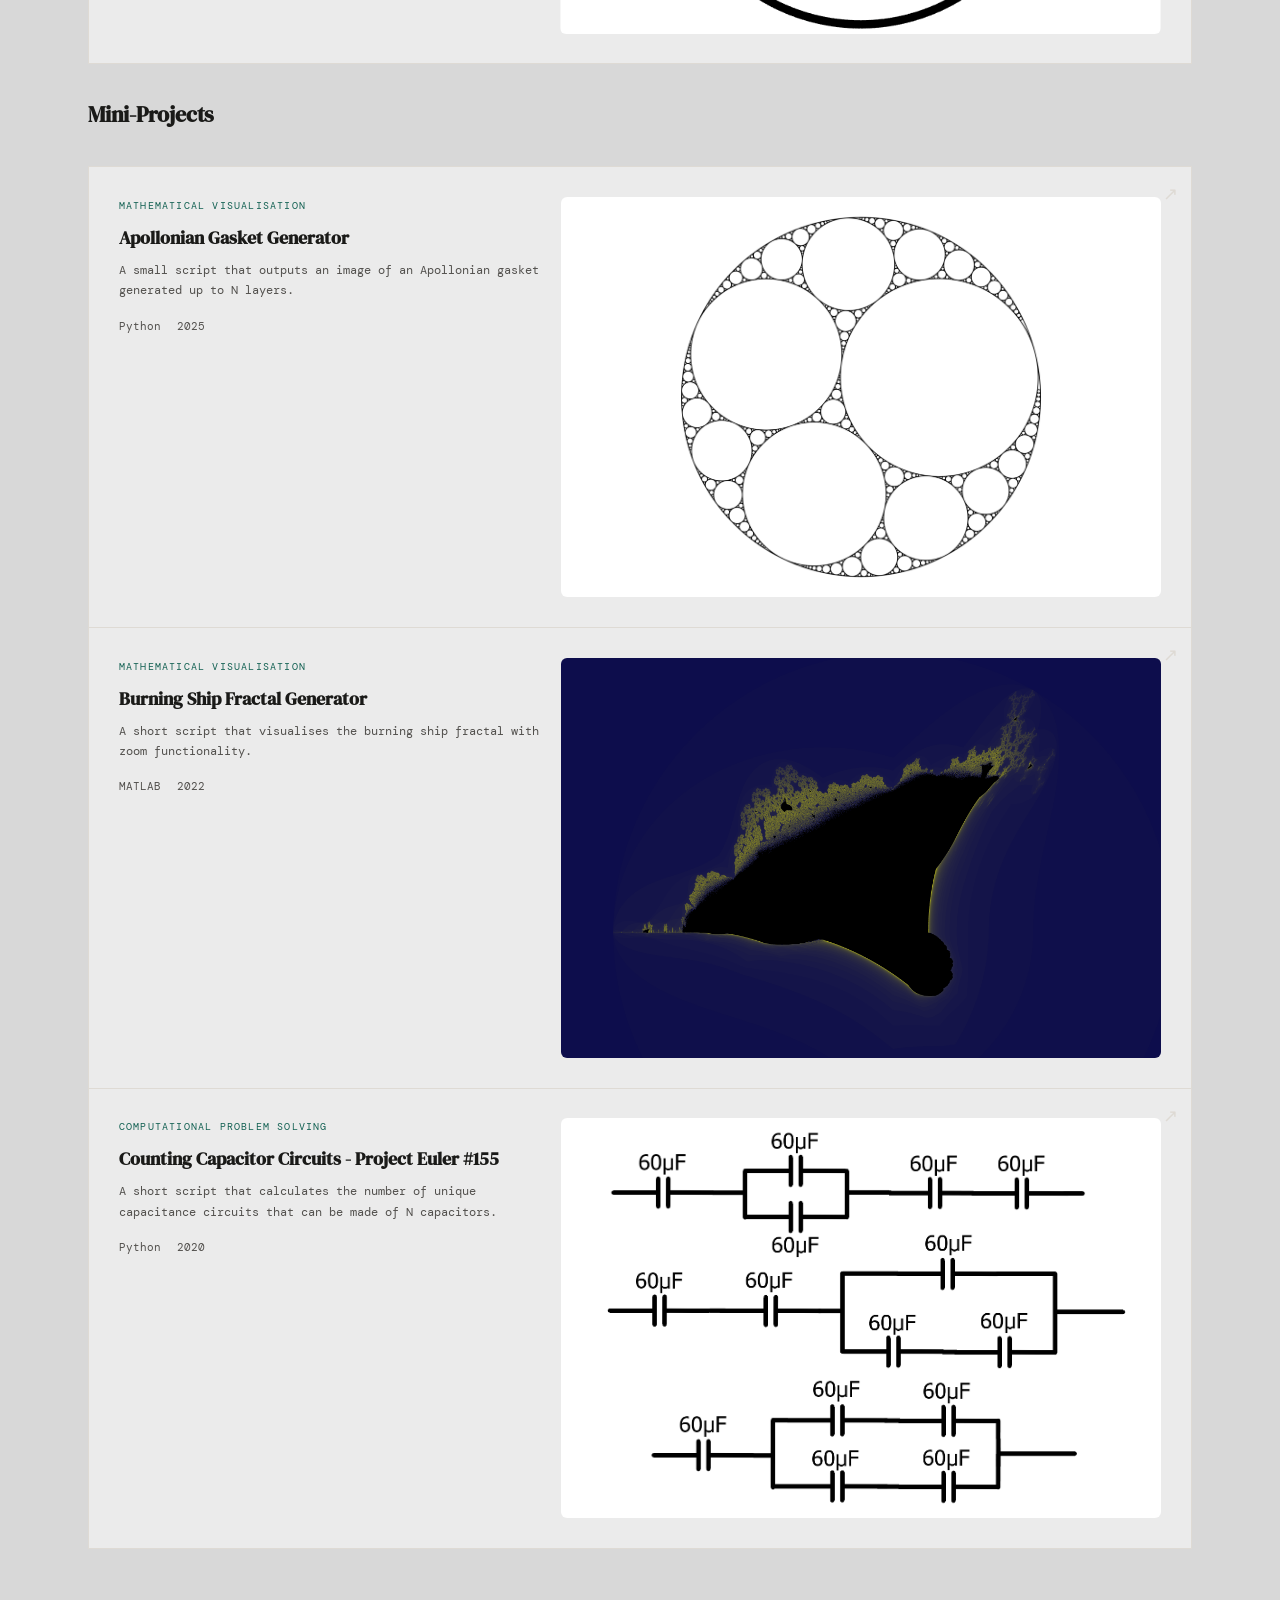
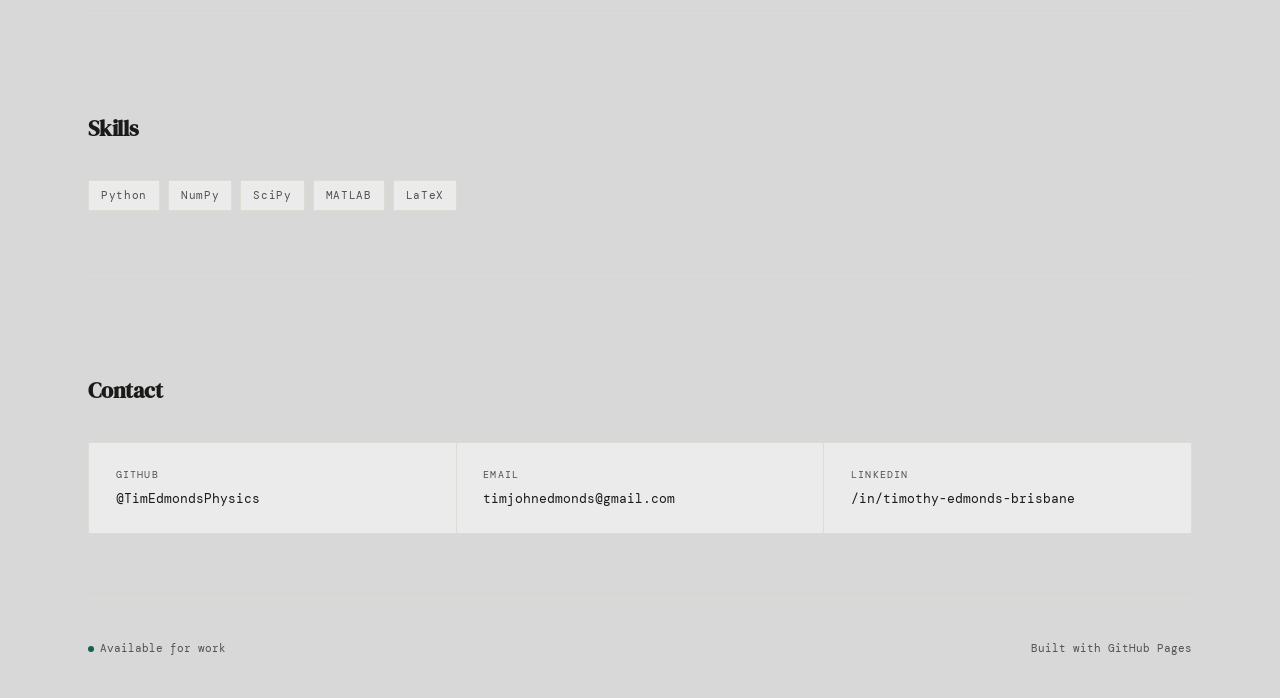
==== commit 3a705d1c: "updates" ====
--- a/index.html
+++ b/index.html
@@ -155,7 +155,6 @@
         <span class="skill-tag">SciPy</span>
         <span class="skill-tag">MATLAB</span>
         <span class="skill-tag">LaTeX</span>
-        <span class="skill-tag">R</span>
       </div>
     </section>
 
--- a/style.css
+++ b/style.css
@@ -258,14 +258,14 @@
     .description-content {
       display: flex;
       flex-direction: row;
-      gap: 2rem;              /* increase gap between text and image from 1rem */
+      gap: 2rem;
       align-items: center;
-      flex-wrap: wrap;        /* ← add this */
+      flex-wrap: wrap;
     }
 
     .description-content .project-images {
-      flex: 1 1 300px;        /* grow, shrink, but never below 300px */
-      min-width: 280px;
+      flex: 1 1 550px;
+      min-width: 450px;
     }
 
     .description-content .project-images video {
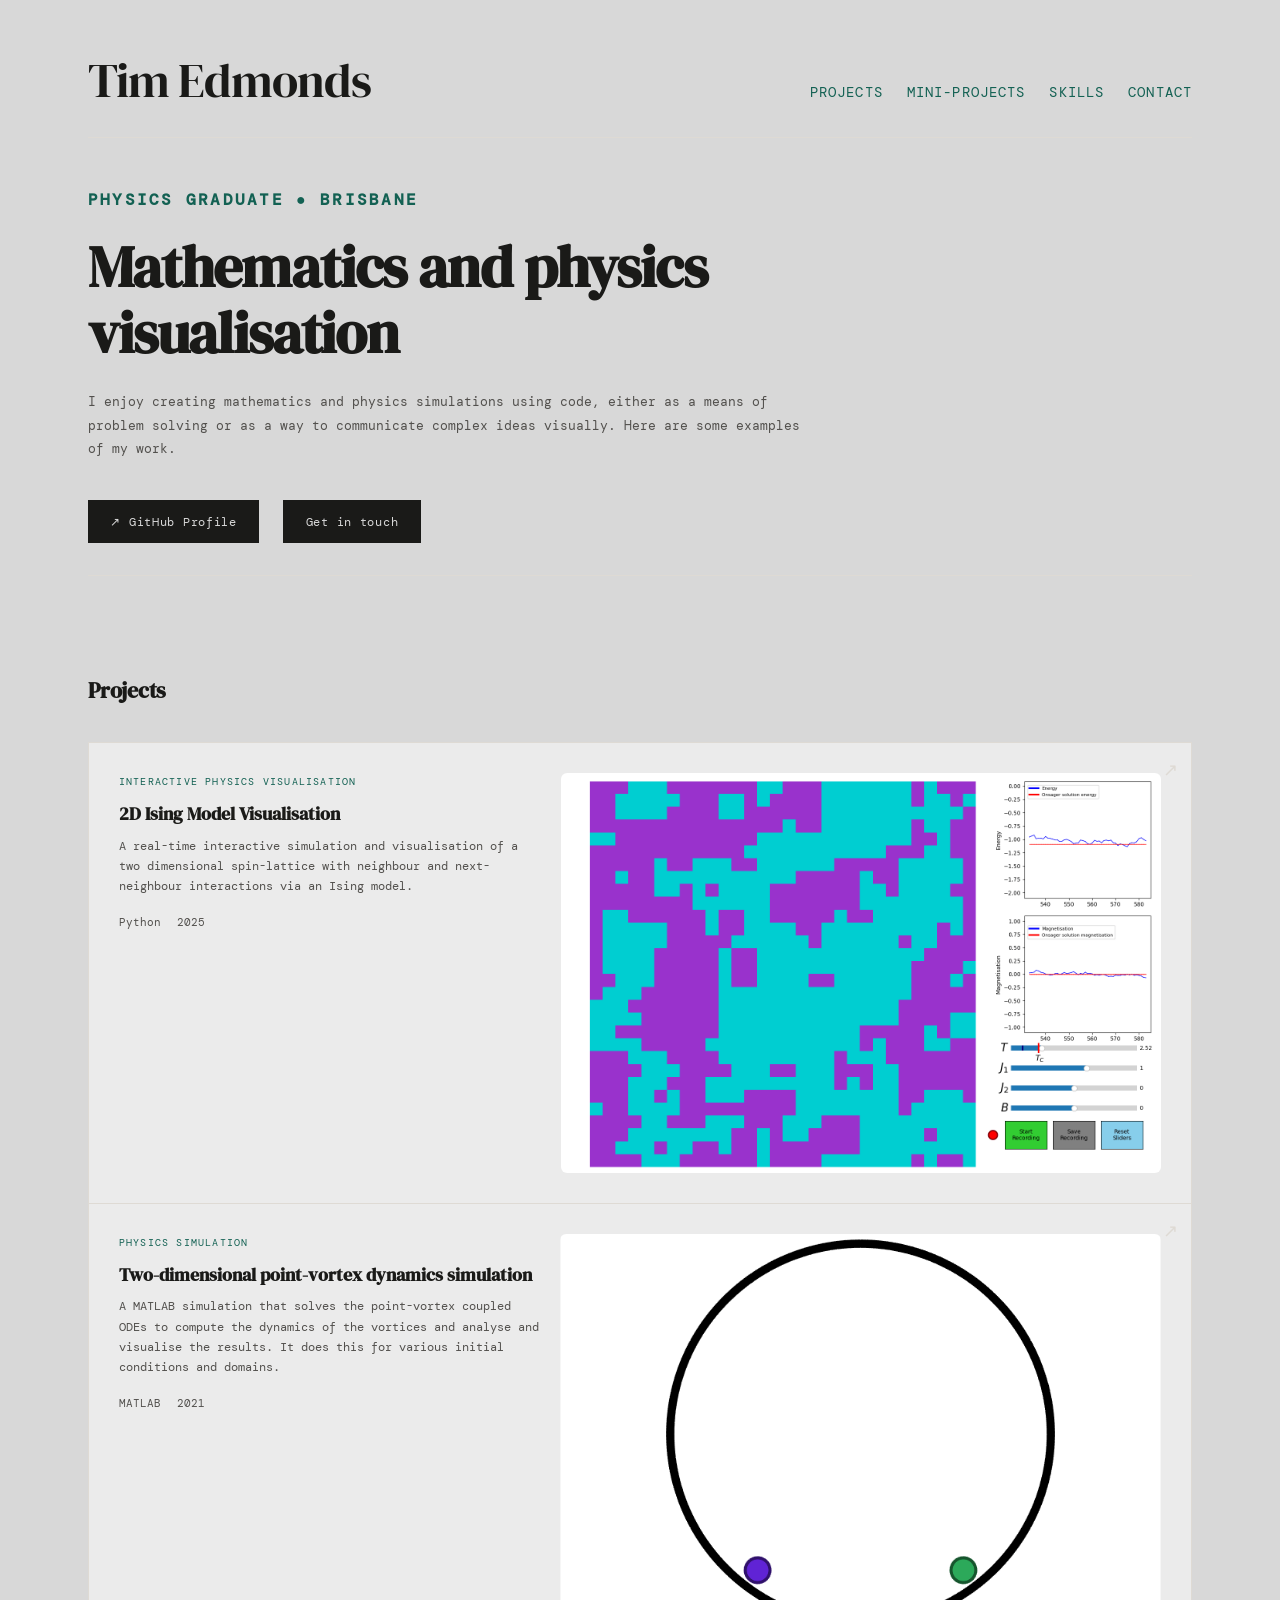
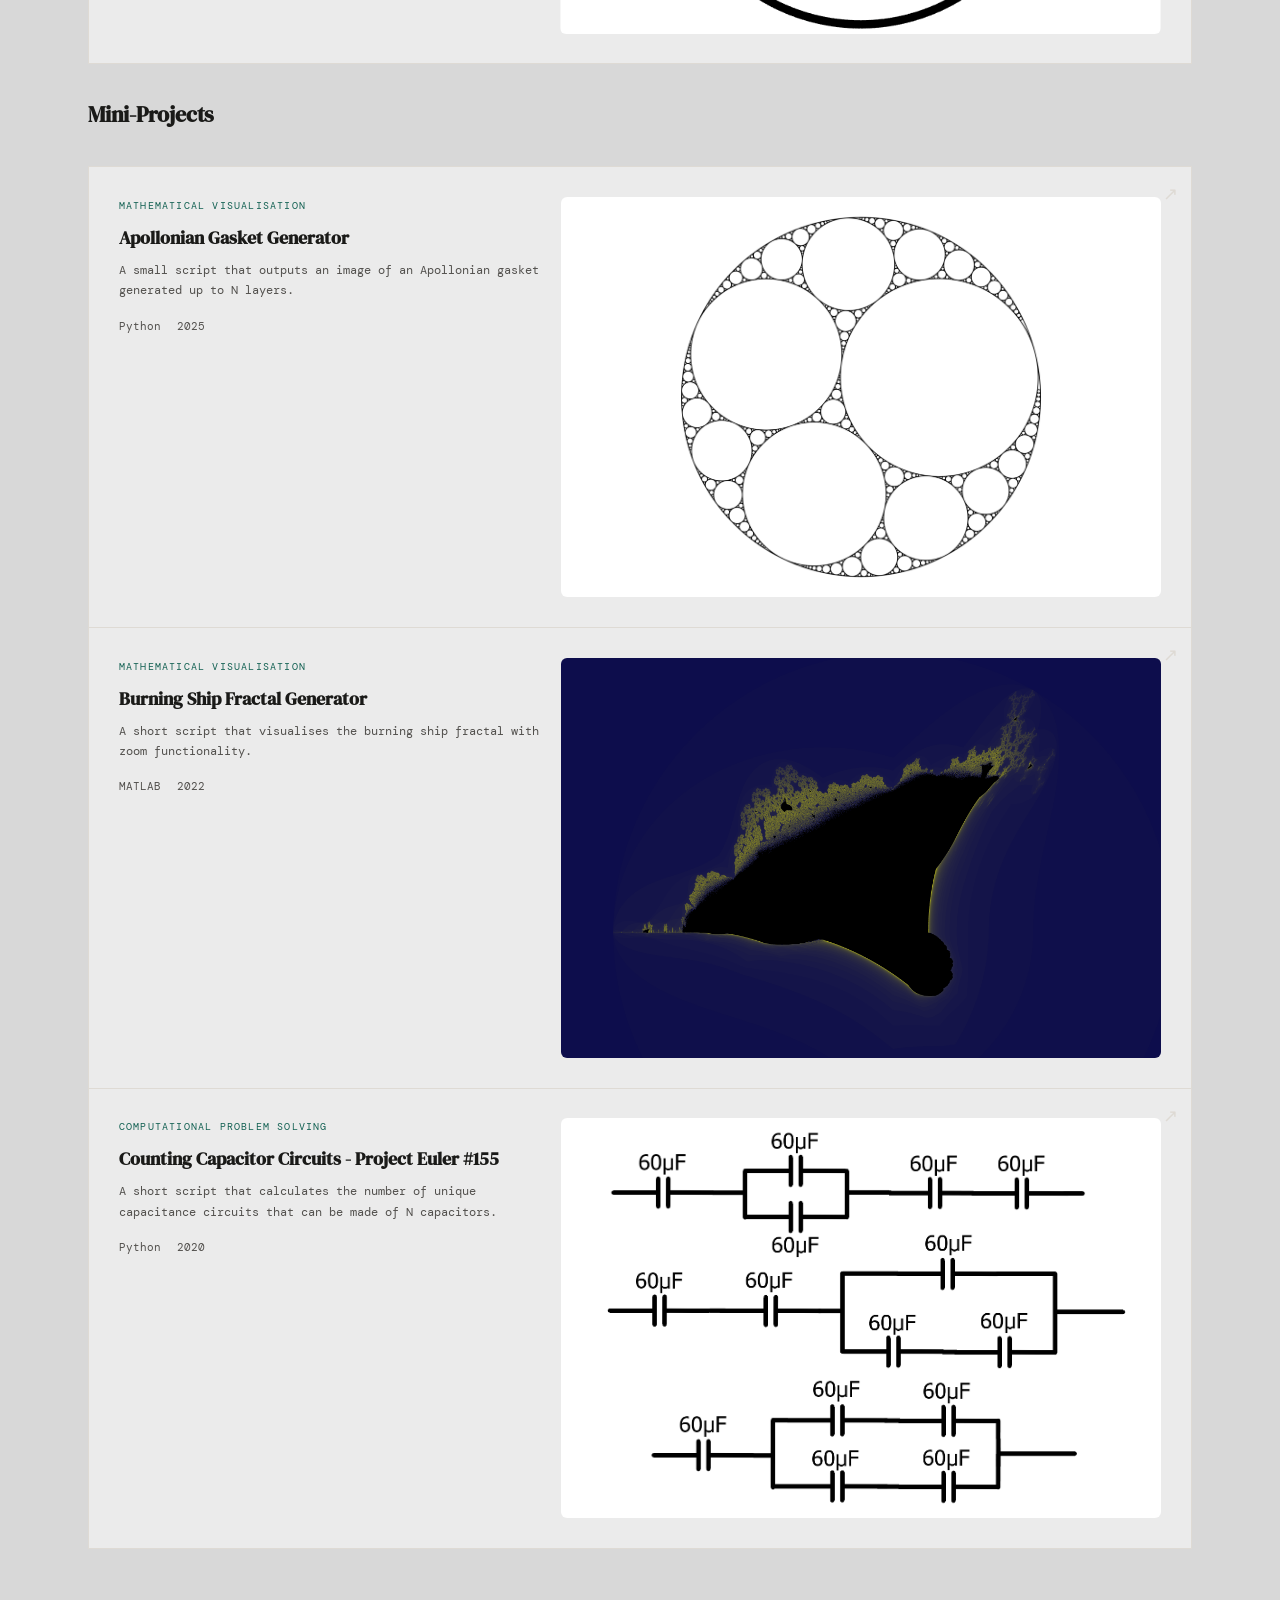
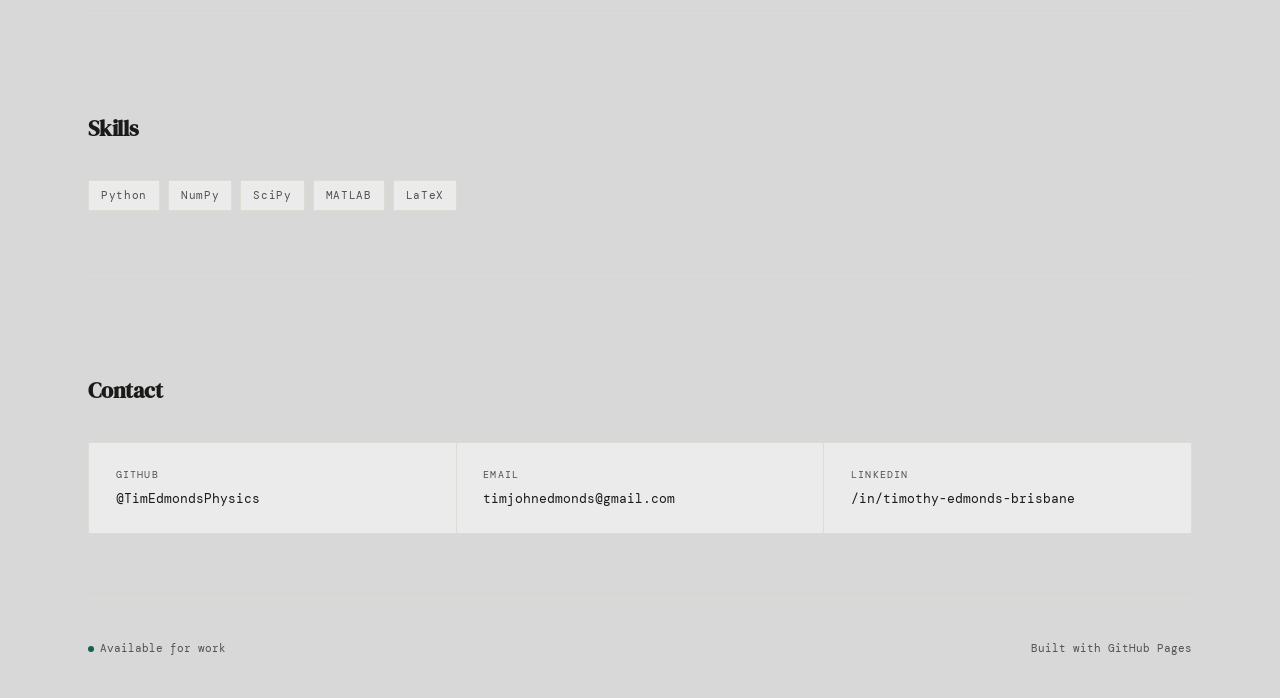
==== commit 566a1248: "updated favicon icon" ====
--- a/index.html
+++ b/index.html
@@ -4,6 +4,7 @@
   <meta charset="UTF-8" />
   <meta name="viewport" content="width=device-width, initial-scale=1.0" />
   <title>Tim Edmonds - Portfolio</title>
+  <link rel="icon" type="image/svg+xml" sizes="any" href="/favicon.svg">
   <link rel="preconnect" href="https://fonts.googleapis.com" />
   <link rel="preconnect" href="https://fonts.gstatic.com" crossorigin />
   <link href="https://fonts.googleapis.com/css2?family=DM+Serif+Display:ital@0;1&family=DM+Mono:wght@300;400&display=swap" rel="stylesheet" />
@@ -63,7 +64,7 @@
             </div>
           </div>
           <div class="project-images">
-            <img src="./media/ising_model/ising_model_1.png" alt="Ising model screenshot" />
+            <img src="./media/ising_model/ising_model_gif.gif" alt="Ising model screenshot" />
           </div>
           <span class="project-arrow">↗</span>
         </a>
--- a/style.css
+++ b/style.css
@@ -263,18 +263,57 @@
       flex-wrap: wrap;
     }
 
+    .description-content > * {
+      min-width: 0;
+    }
+
+    .description-content p {
+      max-width: none;
+    }
+
+    .description-content > :not(.project-images) {
+      flex: 1 1 0;
+      min-width: 240px;
+    }
+
     .description-content .project-images {
-      flex: 1 1 550px;
-      min-width: 450px;
+      flex: 0 1 40%;
+      min-width: 240px;
+      max-width: 40%;
+      width: 40%;
     }
 
     .description-content .project-images video {
       width: 100%;
       height: auto;
+      max-width: 100%;
     }
 
     .description-content + .description-content {
       margin-top: 2rem;
+    }
+
+    @media (max-width: 960px) {
+      .description-content .project-images {
+        flex: 0 1 60%;
+        max-width: 60%;
+        width: 60%;
+      }
+    }
+
+    @media (max-width: 720px) {
+      .description-content {
+        flex-direction: column;
+        align-items: center;
+      }
+
+      .description-content .project-images {
+        flex: 0 1 90%;
+        min-width: 0;
+        max-width: 420px;
+        width: 90%;
+        margin: 0 auto;
+      }
     }
 
     /* ── Skills ── */
